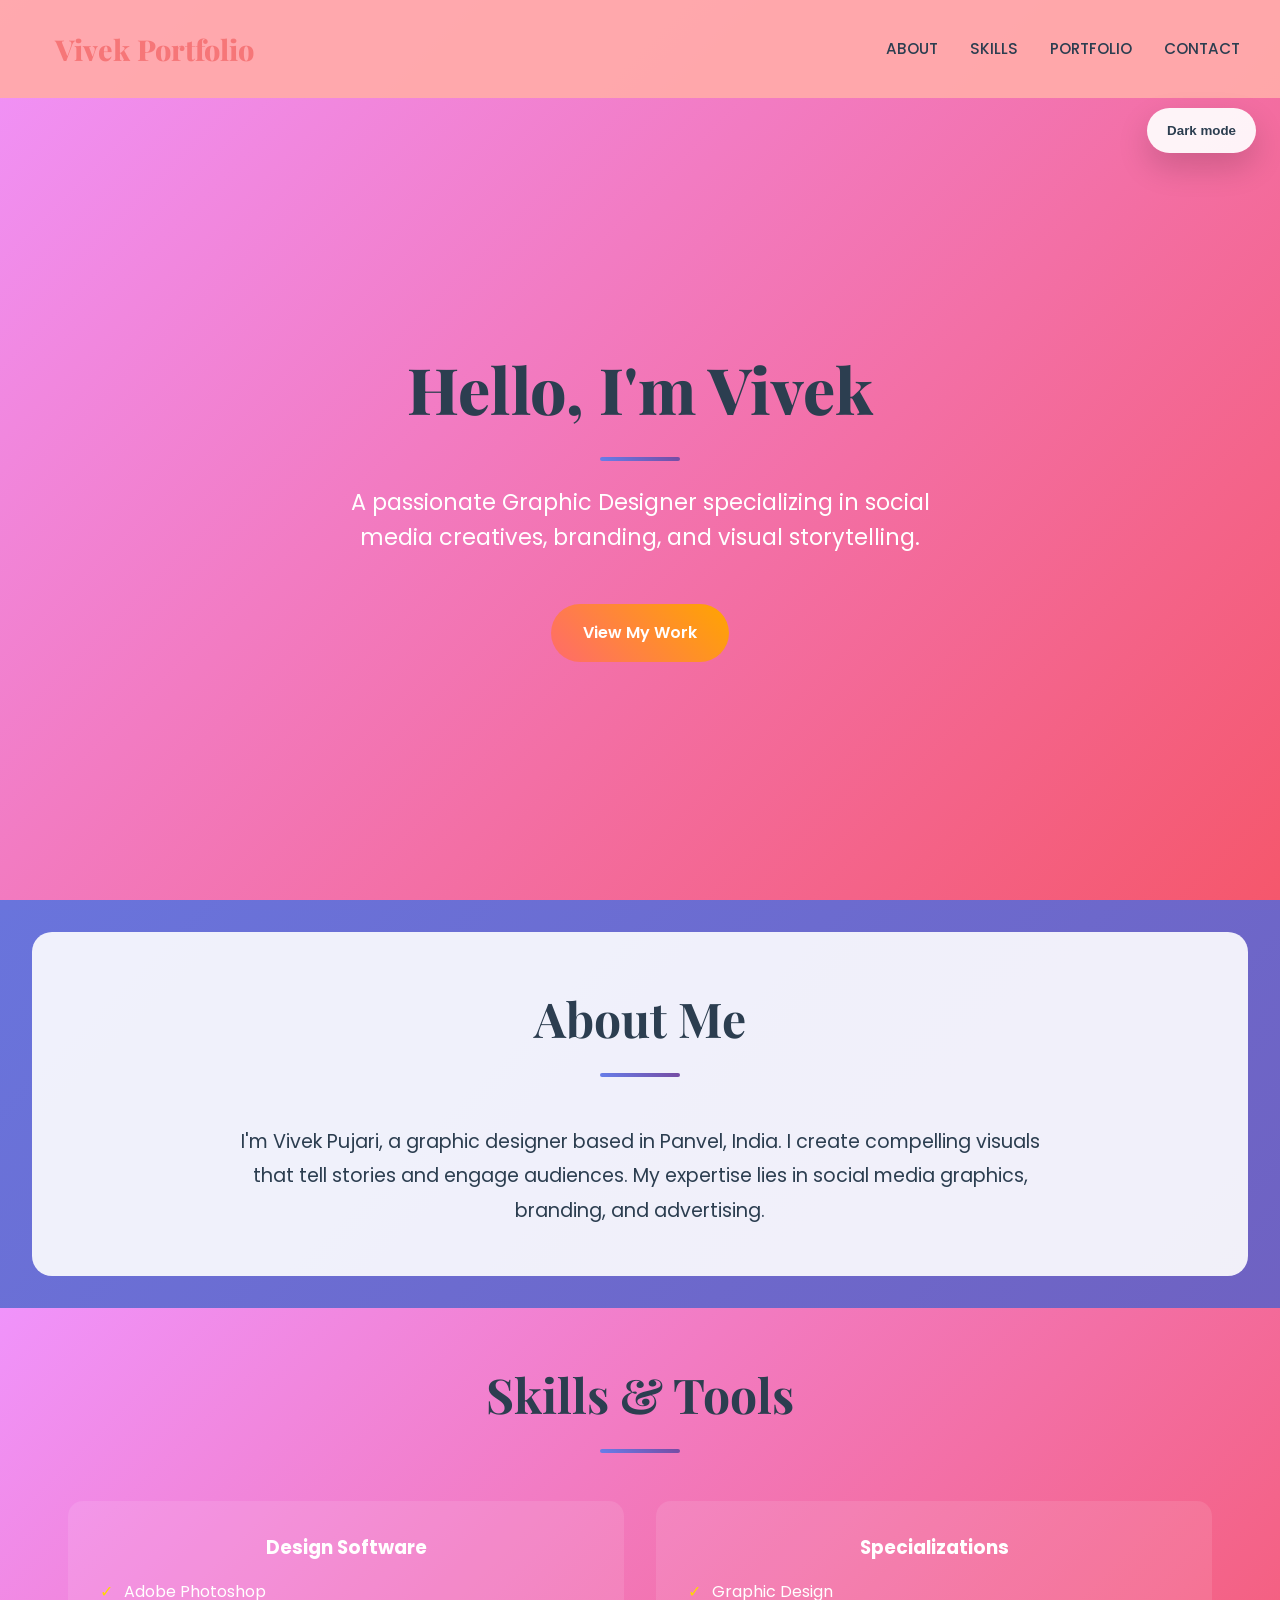
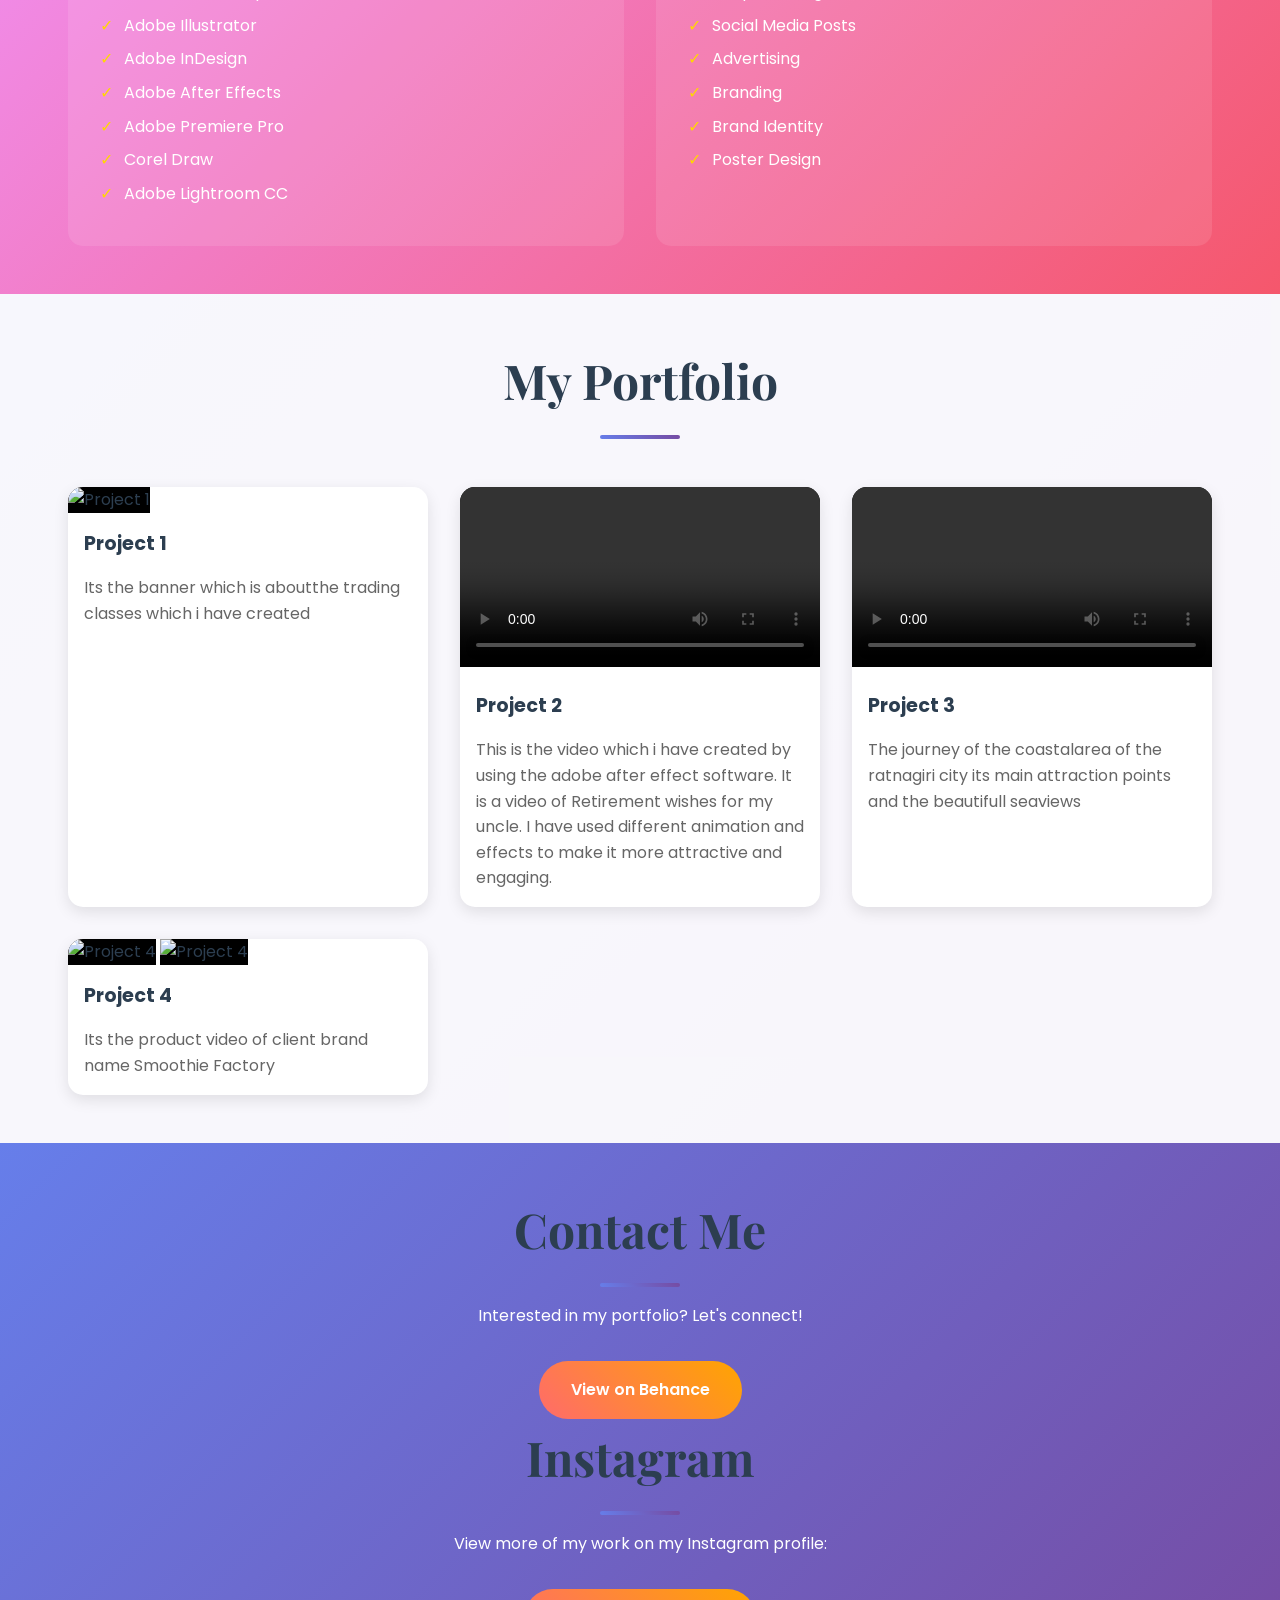
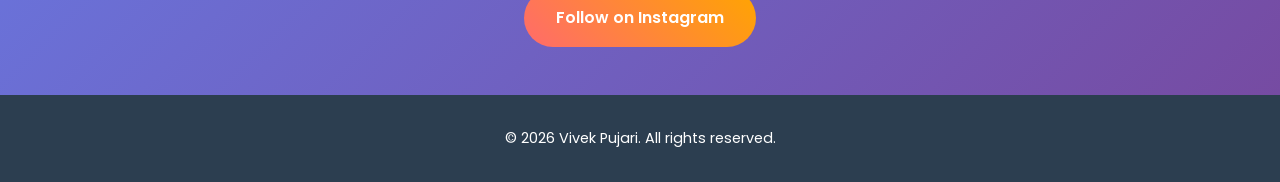
==== index.html @ cf4e723a "Update site branding to Vivek Portfolio" ====
<!DOCTYPE html>
<html lang="en">
<head>
    <meta charset="UTF-8">
    <meta name="viewport" content="width=device-width, initial-scale=1.0">
    <title>Vivek Pujari Portfolio</title>
    <link rel="stylesheet" href="style.css">
</head>
<body>
    <div class="background-animation" aria-hidden="true">
        <span></span>
        <span></span>
        <span></span>
        <span></span>
        <span></span>
        <span></span>
        <span></span>
        <span></span>
        <span></span>
        <span></span>
        <span></span>
        <span></span>
    </div>
    <header>
        <nav>
            <div class="container">
                <h1>Vivek Portfolio</h1>
                <button class="hamburger">
                    <span></span>
                    <span></span>
                    <span></span>
                </button>
                <ul class="nav-menu">
                    <li><a href="#about">About</a></li>
                    <li><a href="#skills">Skills</a></li>
                    <li><a href="#portfolio">Portfolio</a></li>
                    <li><a href="#contact">Contact</a></li>
                </ul>
            </div>
        </nav>
    </header>

    <section id="hero">
        <div class="container">
            <h2>Hello, I'm Vivek</h2>
            <p>A passionate Graphic Designer specializing in social media creatives, branding, and visual storytelling.</p>
            <a href="#portfolio" class="btn">View My Work</a>
        </div>
    </section>

    <section id="about">
        <div class="container">
            <h2>About Me</h2>
            <p>I'm Vivek Pujari, a graphic designer based in Panvel, India. I create compelling visuals that tell stories and engage audiences. My expertise lies in social media graphics, branding, and advertising.</p>
        </div>
    </section>

    <section id="skills">
        <div class="container">
            <h2>Skills & Tools</h2>
            <div class="skills-grid">
                <div class="skill">
                    <h3>Design Software</h3>
                    <ul>
                        <li>Adobe Photoshop</li>
                        <li>Adobe Illustrator</li>
                        <li>Adobe InDesign</li>
                        <li>Adobe After Effects</li>
                        <li>Adobe Premiere Pro</li>
                        <li>Corel Draw</li>
                        <li>Adobe Lightroom CC</li>
                    </ul>
                </div>
                <div class="skill">
                    <h3>Specializations</h3>
                    <ul>
                        <li>Graphic Design</li>
                        <li>Social Media Posts</li>
                        <li>Advertising</li>
                        <li>Branding</li>
                        <li>Brand Identity</li>
                        <li>Poster Design</li>
                    </ul>
                </div>
            </div>
        </div>
    </section>

    <section id="portfolio">
        <div class="container">
            <h2>My Portfolio</h2>
            <div class="portfolio-grid">
                <div class="project">
                    <img src="https://image2url.com/r2/default/images/1775052108639-7fe1507d-9833-4345-8158-33149b875ada.jpeg" alt="Project 1">
                    <h3>Project 1</h3>
                    <p>Its the banner which is aboutthe trading classes which i have created</p>
                </div>
                <div class="project">
                    <video controls width="100%">
                        <source src="https://pub-1407f82391df4ab1951418d04be76914.r2.dev/uploads/525f02c0-0112-4c88-8903-cd759d3277e4.mp4" type="video/mp4">
                    </video>
                    <h3>Project 2</h3>
                    <p>This is the video which i have created by using the adobe after effect software. It is a video of Retirement wishes for my uncle. I have used different animation and effects to make it more attractive and engaging.  
                    </p>
                </div>
                <div class="project">
                    <video controls width="100%">
                        <source src="https://pub-1407f82391df4ab1951418d04be76914.r2.dev/uploads/deaaebb6-fcba-4660-95e8-91c89a6144dc.mp4"type="video/mp4">
                    </video>
                    <h3>Project 3</h3>
                    <p>The journey of the coastalarea of the ratnagiri city its main attraction points and the beautifull seaviews</p>
                </div>
                <div class="project">
                    <img src="https://cdn.imageurlgenerator.com/uploads/e6580eb8-a27c-4662-92b9-4f0885b2ffef.mp4" alt="Project 4">
                    <img src="https://cdn.imageurlgenerator.com/uploads/eae53256-bad2-420d-9d82-c914bfc6beb9.mp4" alt="Project 4">
                    <h3>Project 4</h3>
                    <p>Its the product video of client brand name Smoothie Factory</p>
                </div>
            </div>
        </div>
    </section>

    <section id="contact">
        <div class="container">
            <h2>Contact Me</h2>
            <p>Interested in my portfolio? Let's connect!</p>
            <a href="https://www.behance.net/vivekpujari3" class="btn">View on Behance</a>
            <h2>Instagram</h2>
            <p>View more of my work on my Instagram profile:</p>
            <a href="https://www.instagram.com/viveekx.11?utm_source=ig_web_button_share_sheet&igsh=ZDNlZDc0MzIxNw==" class="btn">Follow on Instagram</a>
        </div>
    </section>

    <footer>
        <div class="container">
            <p>&copy; 2026 Vivek Pujari. All rights reserved.</p>
        </div>
    </footer>

    <script src="script.js"></script>
</body>
</html>
---- style.css ----
/* Simplified CSS for Vivek Portfolio - Compatible Version */

@import url('https://fonts.googleapis.com/css2?family=Poppins:wght@300;400;500;600;700;800&family=Playfair+Display:wght@400;700&display=swap');

* {
    margin: 0;
    padding: 0;
    box-sizing: border-box;
}

body {
    font-family: 'Poppins', sans-serif;
    line-height: 1.6;
    color: #2c3e50;
    background: linear-gradient(135deg, #667eea, #764ba2);
    min-height: 100vh;
    overflow-x: hidden;
}

.background-animation {
    position: fixed;
    inset: 0;
    z-index: -1;
    pointer-events: none;
    overflow: hidden;
    perspective: 1200px;
}

.background-animation span {
    position: absolute;
    display: block;
    width: 120px;
    height: 120px;
    background: rgba(255, 255, 255, 0.08);
    border: 1px solid rgba(255, 255, 255, 0.18);
    border-radius: 24px;
    box-shadow: 0 20px 80px rgba(255, 255, 255, 0.08);
    animation: float 18s ease-in-out infinite;
    transform-style: preserve-3d;
}

.background-animation span:nth-child(1)  { left: 8%;  top: 14%;  animation-delay: -1s;  transform: translateZ(50px); }
.background-animation span:nth-child(2)  { left: 72%; top: 6%;   animation-delay: -3s;  transform: translateZ(140px); }
.background-animation span:nth-child(3)  { left: 20%; top: 70%;  animation-delay: -5s;  transform: translateZ(90px); }
.background-animation span:nth-child(4)  { left: 85%; top: 42%;  animation-delay: -7s;  transform: translateZ(60px); }
.background-animation span:nth-child(5)  { left: 55%; top: 20%;  animation-delay: -9s;  transform: translateZ(120px); }
.background-animation span:nth-child(6)  { left: 12%; top: 50%;  animation-delay: -11s; transform: translateZ(180px); }
.background-animation span:nth-child(7)  { left: 40%; top: 88%;  animation-delay: -13s; transform: translateZ(40px); }
.background-animation span:nth-child(8)  { left: 90%; top: 74%;  animation-delay: -15s; transform: translateZ(130px); }
.background-animation span:nth-child(9)  { left: 28%; top: 28%;  animation-delay: -2s;  transform: translateZ(100px); }
.background-animation span:nth-child(10) { left: 62%; top: 56%;  animation-delay: -4s;  transform: translateZ(80px); }
.background-animation span:nth-child(11) { left: 46%; top: 10%;  animation-delay: -6s;  transform: translateZ(160px); }
.background-animation span:nth-child(12) { left: 75%; top: 88%;  animation-delay: -8s;  transform: translateZ(30px); }

@keyframes float {
    0% {
        transform: translate3d(0, 0, 0) rotateX(0deg) rotateY(0deg);
        opacity: 0.85;
    }
    50% {
        transform: translate3d(-18px, -90px, 24px) rotateX(22deg) rotateY(20deg);
        opacity: 0.5;
    }
    100% {
        transform: translate3d(14px, 76px, -12px) rotateX(0deg) rotateY(45deg);
        opacity: 0.85;
    }
}

.container {
    max-width: 1200px;
    margin: 0 auto;
    padding: 0 20px;
}


header {
    background: rgba(255, 170, 170, 0.95);
    position: fixed;
    width: 100%;
    top: 0;
    z-index: 1000;
}

nav .container {
    display: flex;
    justify-content: space-between;
    align-items: center;
    padding: 1rem 0;
}

nav h1 {
    color: rgba(241, 93, 93, 0.666);
    font-weight: 800;
    font-size: 1.8rem;
    background: url("https://cdn.corenexis.com/files/c/3929749720.jpg") center/cover no-repeat;
    background-attachment: fixed;
    padding: 10px 15px;
    border-radius: 10px;
    font-family: 'Playfair Display', serif;
}

.hamburger {
    display: none;
    flex-direction: column;
    cursor: pointer;
    background: none;
    border: none;
    padding: 0.5rem;
}

.hamburger span {
    width: 25px;
    height: 3px;
    background: #2c3e50;
    margin: 3px 0;
    transition: 0.3s;
}

.nav-menu {
    display: flex;
    list-style: none;
    gap: 2rem;
}

.nav-menu li a {
    text-decoration: none;
    color: #2c3e50;
    font-weight: 500;
    transition: all 0.3s ease;
    text-transform: uppercase;
    font-size: 0.95rem;
}

.nav-menu li a:hover {
    color: #667eea;
    transform: translateY(-2px);
}

/* Hero */
#hero {
    background: linear-gradient(135deg, #f093fb, #f5576c);
    color: white;
    padding: 200px 0 100px;
    text-align: center;
    min-height: 100vh;
    display: flex;
    align-items: center;
}

#hero h2 {
    font-size: 4rem;
    margin-bottom: 1.5rem;
    font-weight: 800;
    font-family: 'Playfair Display', serif;
}

#hero p {
    font-size: 1.4rem;
    margin-bottom: 3rem;
    max-width: 600px;
    margin-left: auto;
    margin-right: auto;
}

.btn {
    display: inline-block;
    background: linear-gradient(45deg, #ff6b6b, #ffa500);
    color: white;
    padding: 1rem 2rem;
    text-decoration: none;
    border-radius: 50px;
    font-weight: 600;
    transition: all 0.3s ease;
}

.btn:hover {
    transform: translateY(-3px);
    box-shadow: 0 8px 25px rgba(255, 107, 107, 0.4);
}

/* Sections */
section {
    padding: 100px 0;
}

section h2 {
    text-align: center;
    margin-bottom: 3rem;
    font-size: 3rem;
    color: #2c3e50;
    font-weight: 700;
    font-family: 'Playfair Display', serif;
}

section h2::after {
    content: '';
    display: block;
    width: 80px;
    height: 4px;
    background: linear-gradient(45deg, #667eea, #764ba2);
    margin: 1rem auto;
    border-radius: 2px;
}


#about {
    background: rgba(255, 255, 255, 0.9);
    margin: 2rem;
    border-radius: 20px;
    padding: 3rem;
}

#about p {
    text-align: center;
    max-width: 800px;
    margin: 0 auto;
    font-size: 1.2rem;
    line-height: 1.8;
}

#skills {
    background: linear-gradient(135deg, #f093fb, #f5576c);
    color: white;
    padding: 3rem;
}

.skills-grid {
    display: grid;
    grid-template-columns: repeat(auto-fit, minmax(300px, 1fr));
    gap: 2rem;
    max-width: 1200px;
    margin: 0 auto;
}

.skill {
    background: rgba(255, 255, 255, 0.1);
    padding: 2rem;
    border-radius: 15px;
    transition: all 0.3s ease;
}

.skill:hover {
    transform: translateY(-10px);
    background: rgba(255, 255, 255, 0.2);
}

.skill h3 {
    text-align: center;
    margin-bottom: 1rem;
}

.skill ul {
    list-style: none;
}

.skill li {
    margin-bottom: 0.5rem;
    padding-left: 1.5rem;
    position: relative;
}

.skill li:before {
    content: '✓';
    position: absolute;
    left: 0;
    color: #ffd700;
}

/* Portfolio */
#portfolio {
    background: rgba(255, 255, 255, 0.95);
    padding: 3rem;
}

.portfolio-grid {
    display: grid;
    grid-template-columns: repeat(auto-fit, minmax(300px, 1fr));
    gap: 2rem;
    max-width: 1200px;
    margin: 0 auto;
}

.project {
    background: white;
    border-radius: 15px;
    overflow: hidden;
    box-shadow: 0 5px 15px rgba(0,0,0,0.1);
    transition: all 0.3s ease;
}

.project:hover {
    transform: translateY(-10px);
    box-shadow: 0 15px 30px rgba(0,0,0,0.2);
}

.project img, .project video {
    width: 100%;
    max-height: 400px;
    height: auto;
    object-fit: contain;
    background: #000;
}

.project h3 {
    padding: 1rem;
    font-size: 1.2rem;
}

.project p {
    padding: 0 1rem 1rem;
    color: #666;
}

/* Contact */
#contact {
    background: linear-gradient(135deg, #667eea, #764ba2);
    color: white;
    text-align: center;
    padding: 3rem;
}

#contact h2 {
    margin-bottom: 1rem;
}

#contact p {
    margin-bottom: 2rem;
}

/* Footer */
footer {
    background: #2c3e50;
    color: white;
    text-align: center;
    padding: 2rem 0;
}

footer p {
    font-size: 0.9rem;
}

/* Mobile */
@media (max-width: 768px) {
    #hero h2 {
        font-size: 2.5rem;
    }

    section h2 {
        font-size: 2rem;
    }

    .skills-grid, .portfolio-grid {
        grid-template-columns: 1fr;
    }

    .hamburger {
        display: flex;
    }

    .nav-menu {
        position: fixed;
        top: 0;
        right: -100%;
        width: 250px;
        height: 100vh;
        background: rgba(255, 255, 255, 0.95);
        flex-direction: column;
        justify-content: center;
        align-items: center;
        gap: 2rem;
        transition: right 0.3s ease;
        z-index: 1000;
        padding: 2rem;
        box-shadow: -5px 0 15px rgba(0,0,0,0.1);
    }

    .nav-menu.active {
        right: 0;
    }

    .nav-menu li {
        width: 100%;
        text-align: center;
    }

    .nav-menu li a {
        display: block;
        padding: 1rem;
        font-size: 1.2rem;
        color: #2c3e50;
    }

    .hamburger.active span:nth-child(1) {
        transform: rotate(-45deg) translate(-5px, 6px);
    }

    .hamburger.active span:nth-child(2) {
        opacity: 0;
    }

    .hamburger.active span:nth-child(3) {
        transform: rotate(45deg) translate(-5px, -6px);
    }
}

nav a.active {
    color: #ff6b6b;
    font-weight: 700;
}

.section-hidden {
    opacity: 0;
    transform: translateY(30px);
    transition: opacity 0.7s ease, transform 0.7s ease;
}

.section-hidden.visible {
    opacity: 1;
    transform: translateY(0);
}

.back-to-top {
    position: fixed;
    bottom: 24px;
    right: 24px;
    border: none;
    border-radius: 50px;
    padding: 0.9rem 1rem;
    background: #667eea;
    color: white;
    font-weight: 700;
    cursor: pointer;
    box-shadow: 0 14px 32px rgba(0, 0, 0, 0.2);
    opacity: 0;
    transform: translateY(24px);
    transition: opacity 0.3s ease, transform 0.3s ease;
    z-index: 1200;
}

.back-to-top.show {
    opacity: 1;
    transform: translateY(0);
}

.project-modal {
    position: fixed;
    inset: 0;
    background: rgba(0, 0, 0, 0.75);
    display: flex;
    align-items: center;
    justify-content: center;
    padding: 1.5rem;
    opacity: 0;
    visibility: hidden;
    transition: opacity 0.25s ease, visibility 0.25s ease;
    z-index: 2000;
}

.project-modal.show {
    opacity: 1;
    visibility: visible;
}

.project-modal-content {
    background: white;
    border-radius: 22px;
    width: 100%;
    max-width: 900px;
    max-height: 90vh;
    overflow-y: auto;
    position: relative;
    padding: 1.8rem;
}

.project-modal-close {
    position: absolute;
    top: 16px;
    right: 16px;
    width: 42px;
    height: 42px;
    border-radius: 50%;
    border: none;
    background: #ff6b6b;
    color: white;
    font-size: 1.4rem;
    cursor: pointer;
    box-shadow: 0 8px 20px rgba(0, 0, 0, 0.2);
}

.project-modal-content img,
.project-modal-content video {
    width: 100%;
    height: auto;
    border-radius: 16px;
    margin-bottom: 1.25rem;
    background: #000;
}

.project-modal-content h3 {
    margin-top: 0;
    margin-bottom: 1rem;
    font-size: 2rem;
}

.project-modal-content p {
    color: #4b5563;
    line-height: 1.8;
    font-size: 1rem;
}

.theme-toggle {
    position: fixed;
    top: 108px;
    right: 24px;
    border: none;
    padding: 0.95rem 1.25rem;
    border-radius: 50px;
    background: rgba(255, 255, 255, 0.92);
    color: #2c3e50;
    font-weight: 700;
    cursor: pointer;
    box-shadow: 0 14px 32px rgba(0, 0, 0, 0.16);
    z-index: 1200;
    transition: background 0.3s ease, color 0.3s ease;
}

.theme-toggle:hover {
    background: rgba(255, 255, 255, 1);
}

.dark-theme body {
    background: #0f172a;
    color: #e2e8f0;
}

.dark-theme header {
    background: rgba(15, 23, 42, 0.95);
}

.dark-theme #about,
.dark-theme #portfolio,
.dark-theme #contact {
    background: rgba(15, 23, 42, 0.9);
}

.dark-theme .project {
    background: #111827;
    box-shadow: 0 12px 30px rgba(0, 0, 0, 0.35);
}

.dark-theme .project p,
.dark-theme .skill h3,
.dark-theme .skill li,
.dark-theme section h2,
.dark-theme #about p {
    color: #e2e8f0;
}

.dark-theme .theme-toggle {
    background: rgba(15, 23, 42, 0.95);
    color: #f8fafc;
}

.dark-theme .hamburger span {
    background: #e2e8f0;
}

.dark-theme .nav-menu {
    background: rgba(15, 23, 42, 0.95);
}

.dark-theme .nav-menu li a {
    color: #e2e8f0;
}
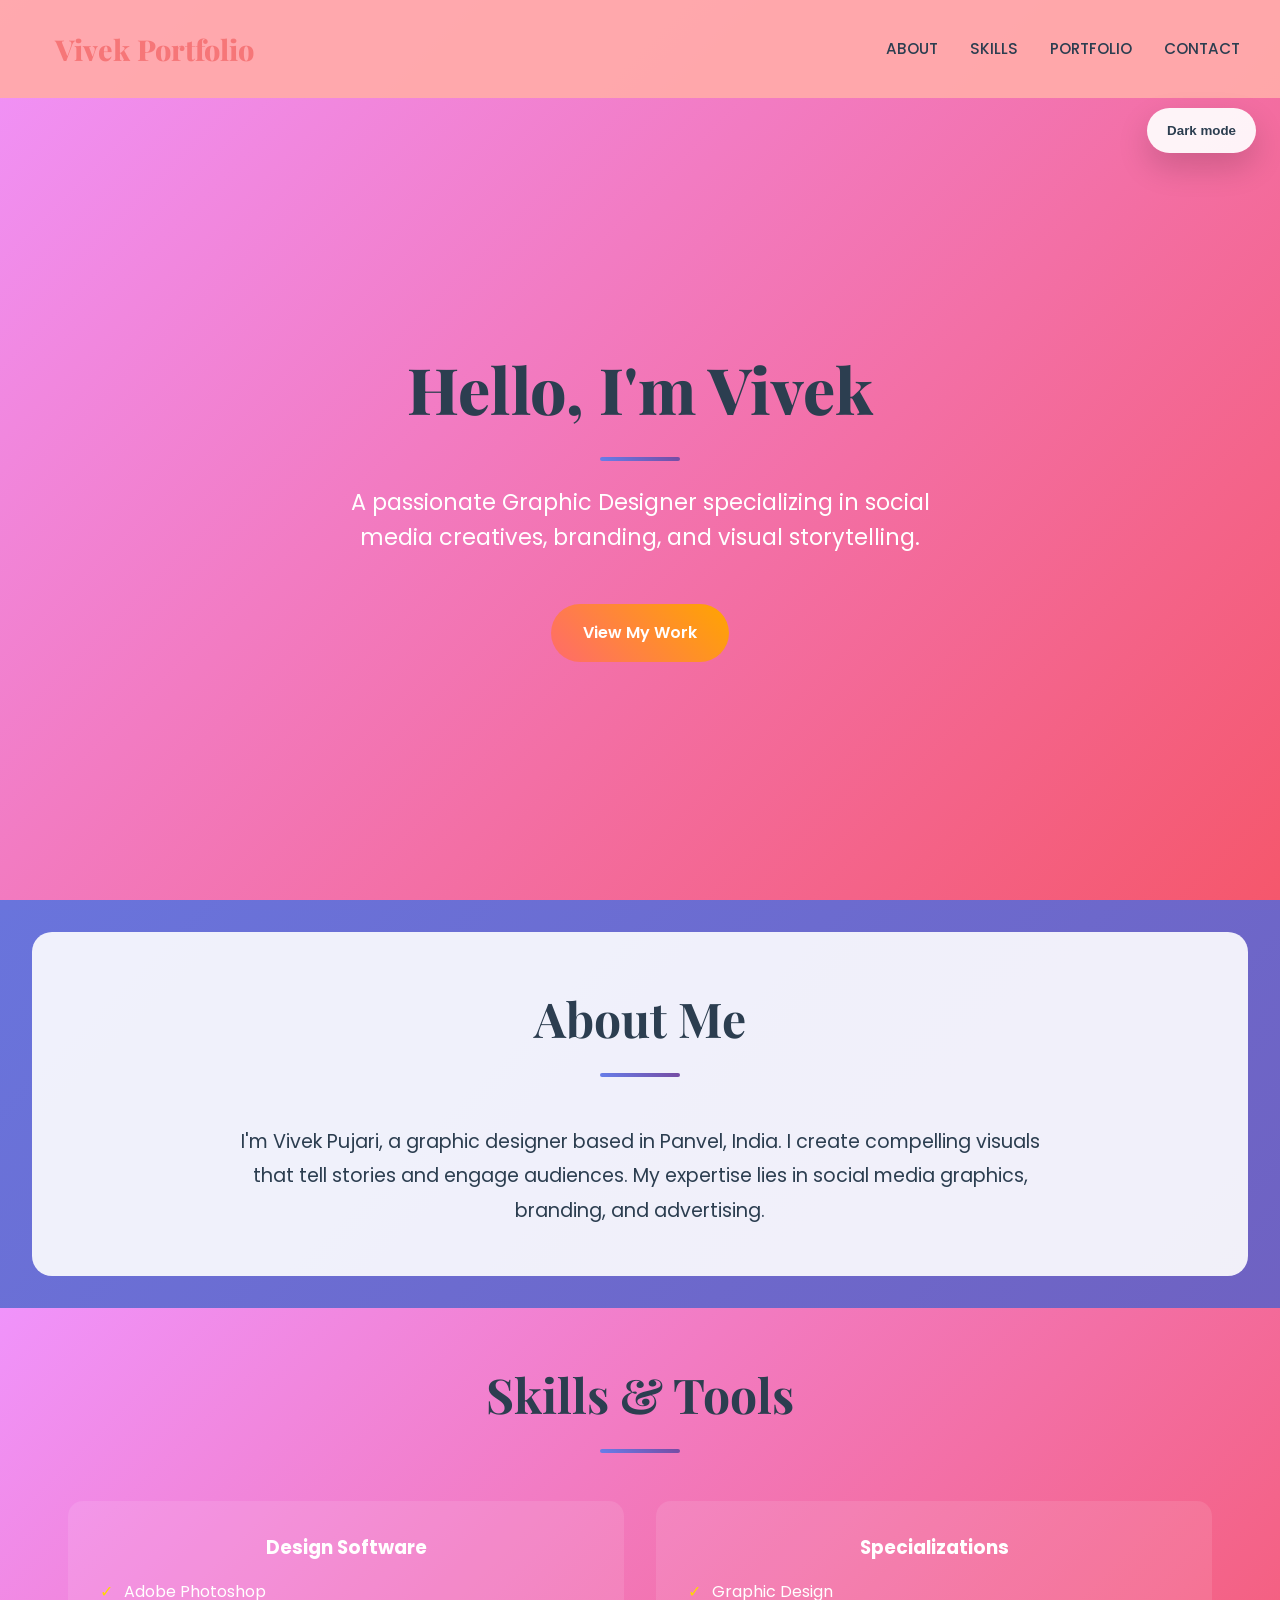
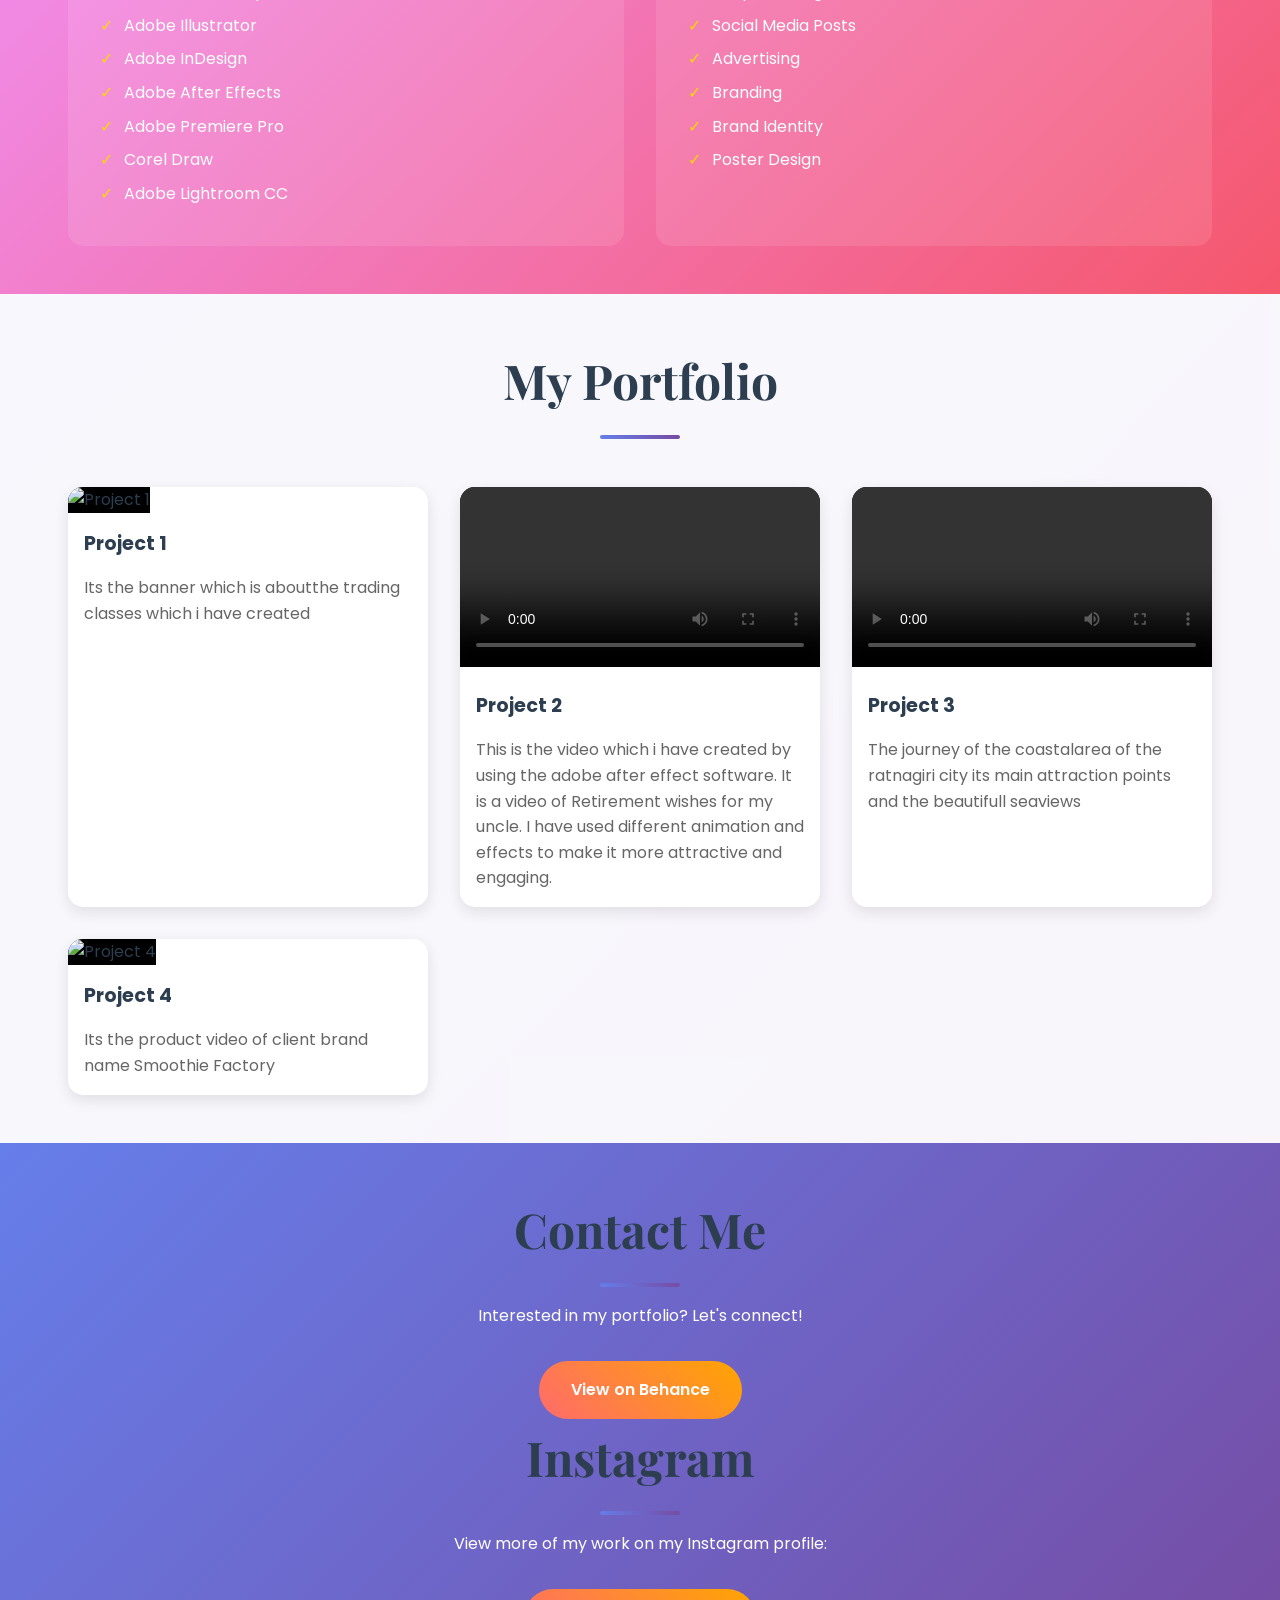
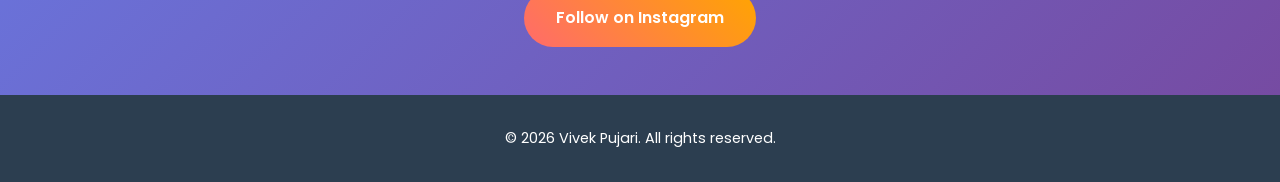
==== commit 59dac631: "Commit remaining site update" ====
--- a/index.html
+++ b/index.html
@@ -112,7 +112,6 @@
                 </div>
                 <div class="project">
                     <img src="https://cdn.imageurlgenerator.com/uploads/e6580eb8-a27c-4662-92b9-4f0885b2ffef.mp4" alt="Project 4">
-                    <img src="https://cdn.imageurlgenerator.com/uploads/eae53256-bad2-420d-9d82-c914bfc6beb9.mp4" alt="Project 4">
                     <h3>Project 4</h3>
                     <p>Its the product video of client brand name Smoothie Factory</p>
                 </div>
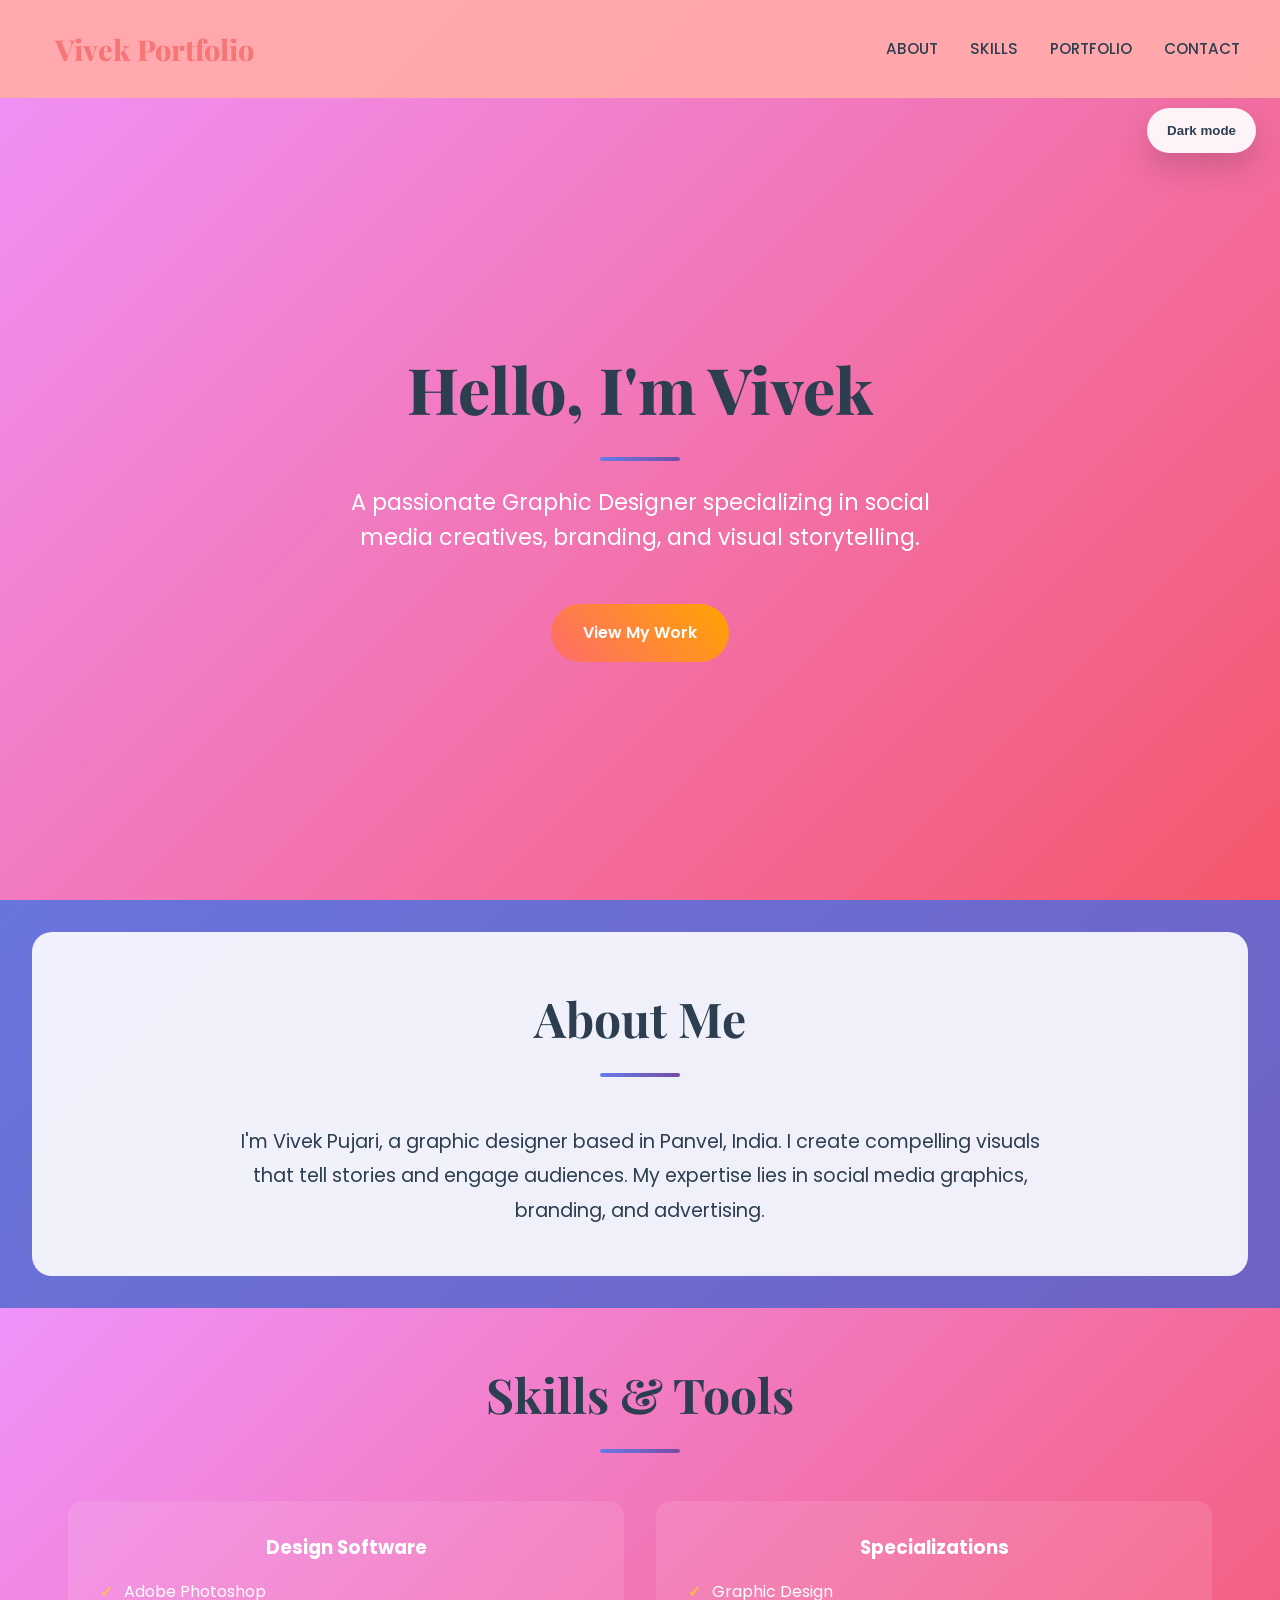
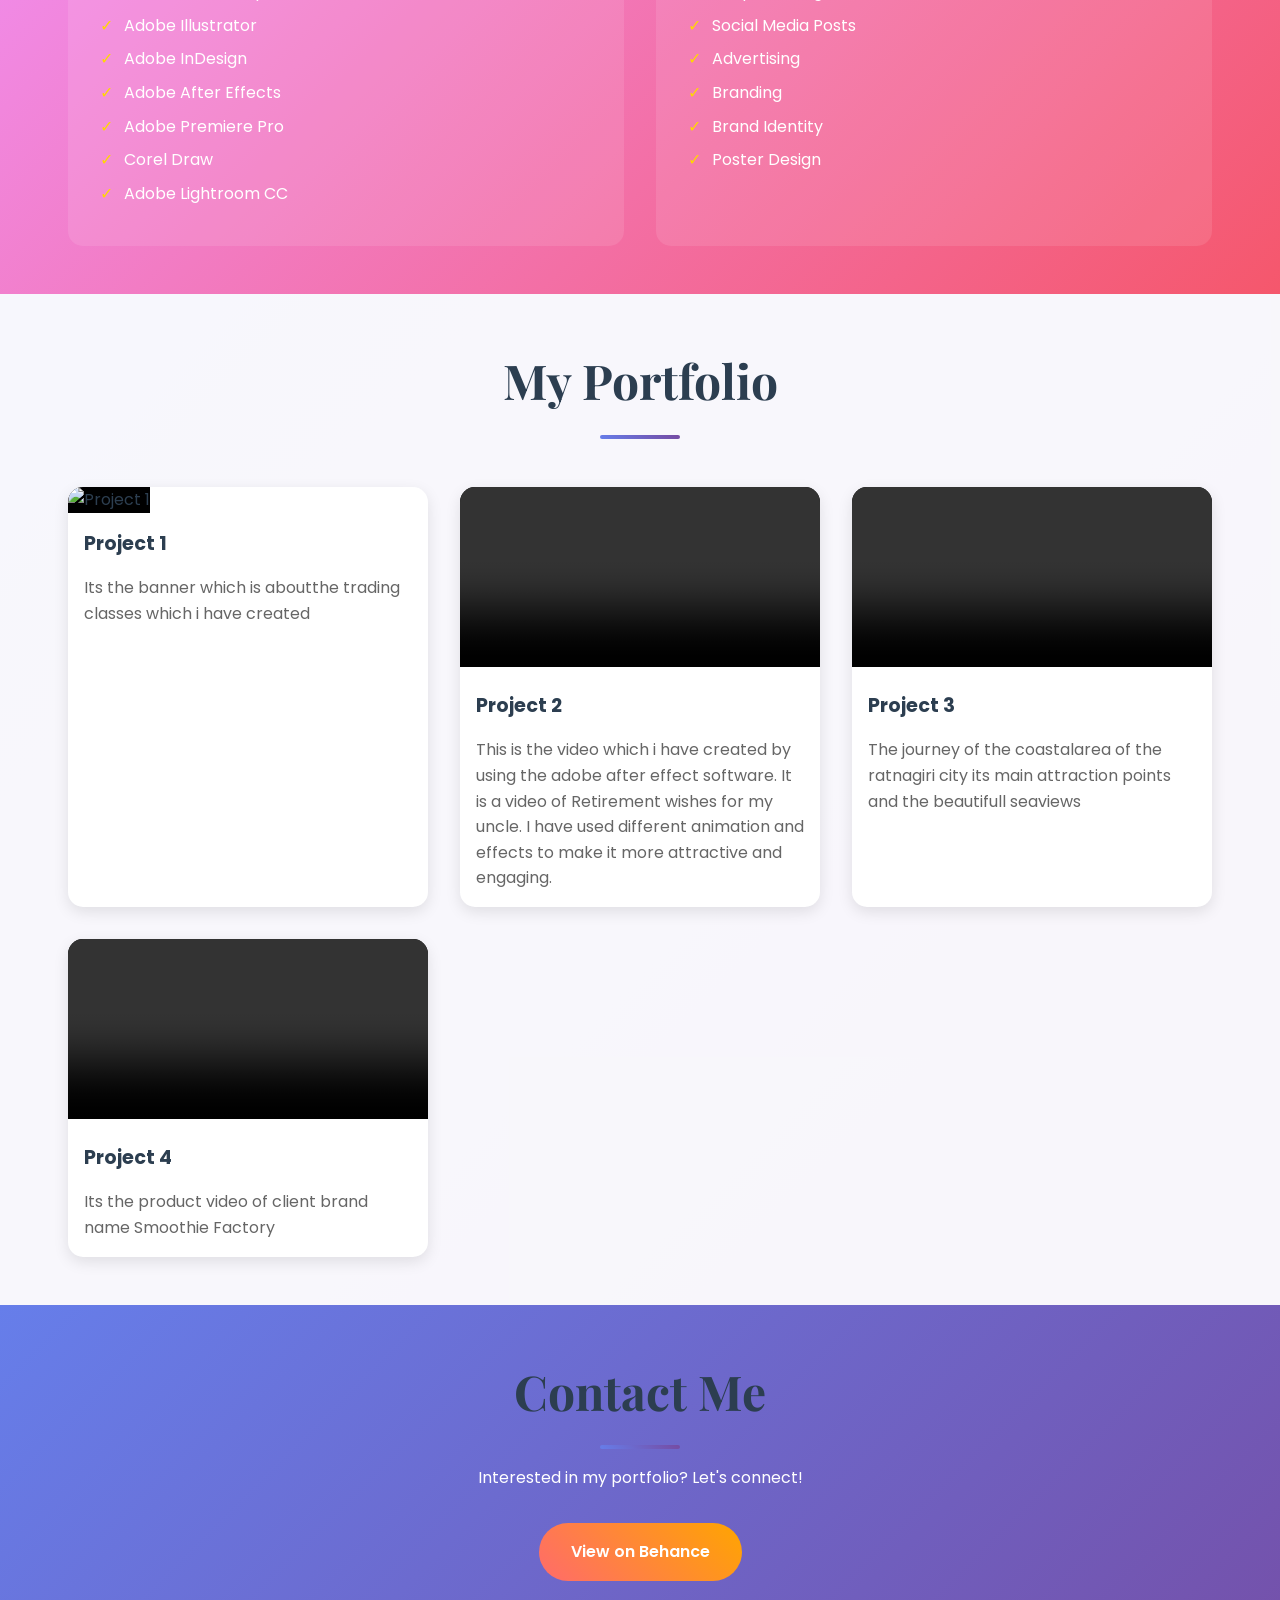
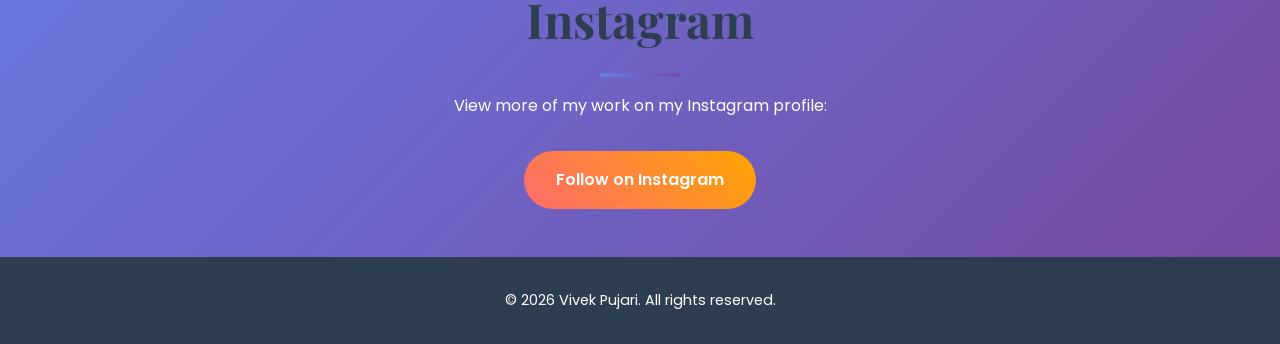
==== commit 0bd60fa8: "Fix Project 4 video display" ====
--- a/index.html
+++ b/index.html
@@ -111,7 +111,10 @@
                     <p>The journey of the coastalarea of the ratnagiri city its main attraction points and the beautifull seaviews</p>
                 </div>
                 <div class="project">
-                    <img src="https://cdn.imageurlgenerator.com/uploads/e6580eb8-a27c-4662-92b9-4f0885b2ffef.mp4" alt="Project 4">
+                    <video controls width="100%">
+                        <source src="https://cdn.imageurlgenerator.com/uploads/e6580eb8-a27c-4662-92b9-4f0885b2ffef.mp4" type="video/mp4">
+                        Your browser does not support the video tag.
+                    </video>
                     <h3>Project 4</h3>
                     <p>Its the product video of client brand name Smoothie Factory</p>
                 </div>
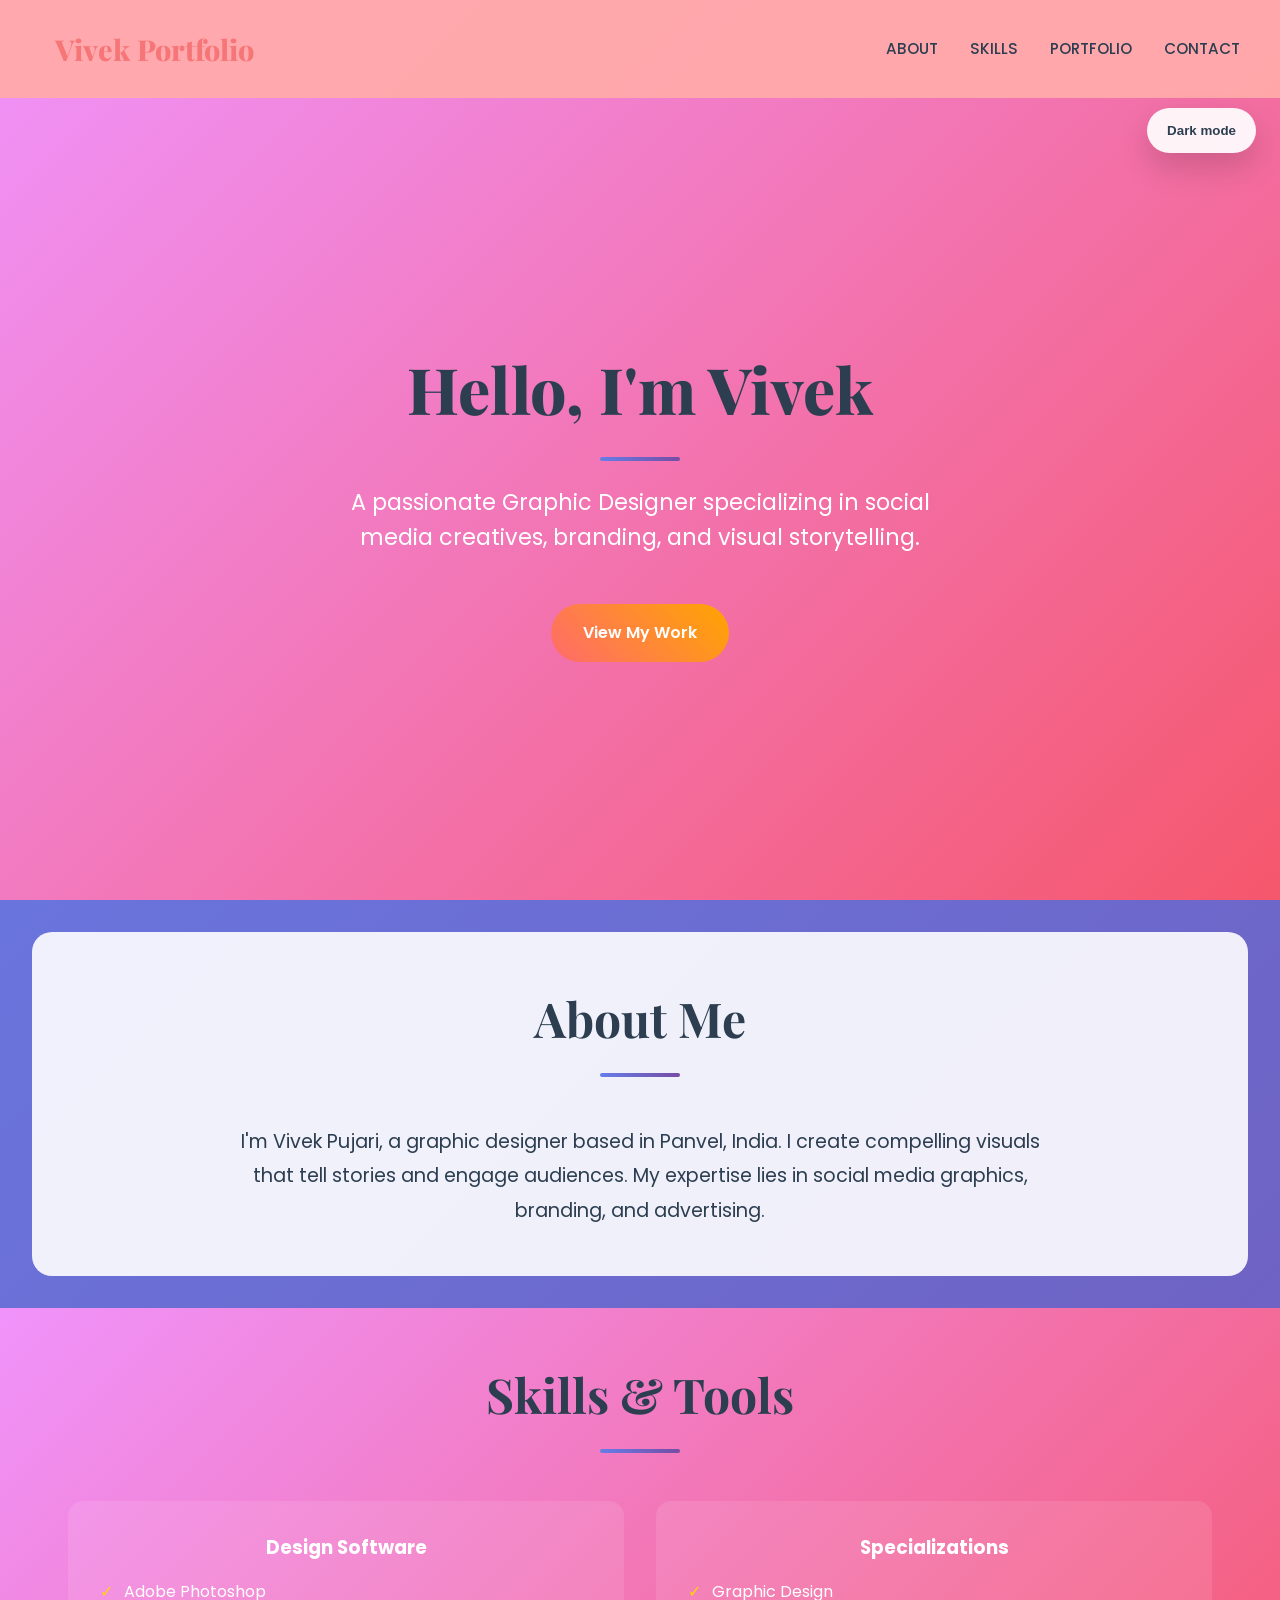
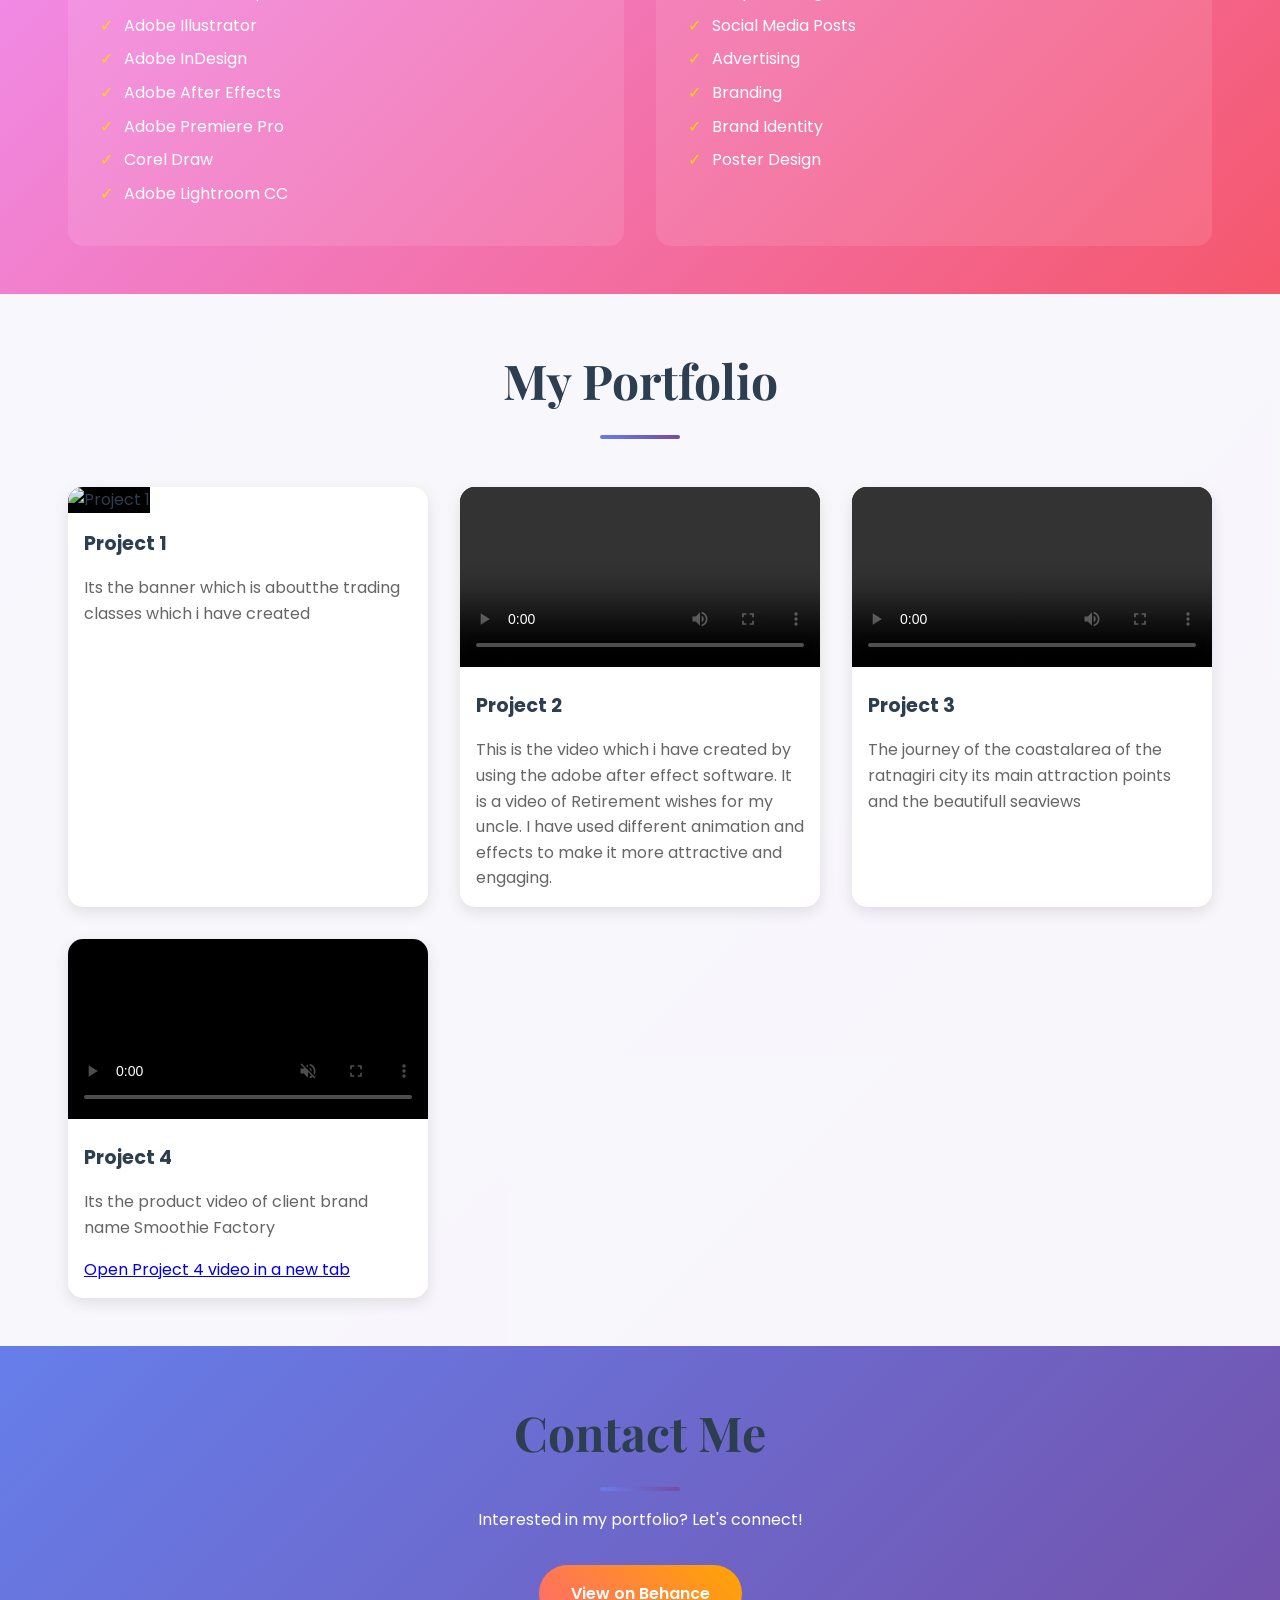
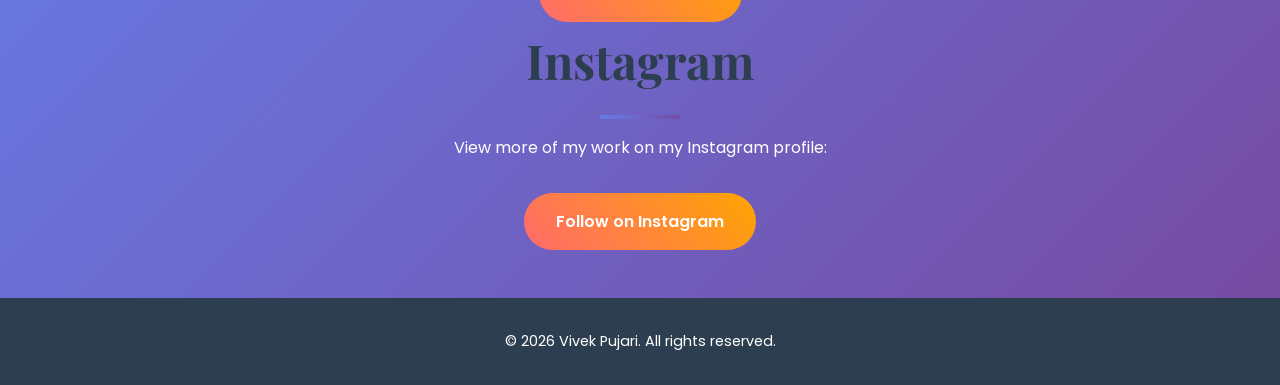
==== commit 33f05666: "Improve Project 4 video playback fallback" ====
--- a/index.html
+++ b/index.html
@@ -111,12 +111,13 @@
                     <p>The journey of the coastalarea of the ratnagiri city its main attraction points and the beautifull seaviews</p>
                 </div>
                 <div class="project">
-                    <video controls width="100%">
+                    <video controls width="100%" playsinline muted preload="metadata" poster="https://via.placeholder.com/640x360/000000/ffffff?text=Smoothie+Factory+Video">
                         <source src="https://cdn.imageurlgenerator.com/uploads/e6580eb8-a27c-4662-92b9-4f0885b2ffef.mp4" type="video/mp4">
                         Your browser does not support the video tag.
                     </video>
                     <h3>Project 4</h3>
                     <p>Its the product video of client brand name Smoothie Factory</p>
+                    <p><a href="https://cdn.imageurlgenerator.com/uploads/e6580eb8-a27c-4662-92b9-4f0885b2ffef.mp4" target="_blank" rel="noopener">Open Project 4 video in a new tab</a></p>
                 </div>
             </div>
         </div>
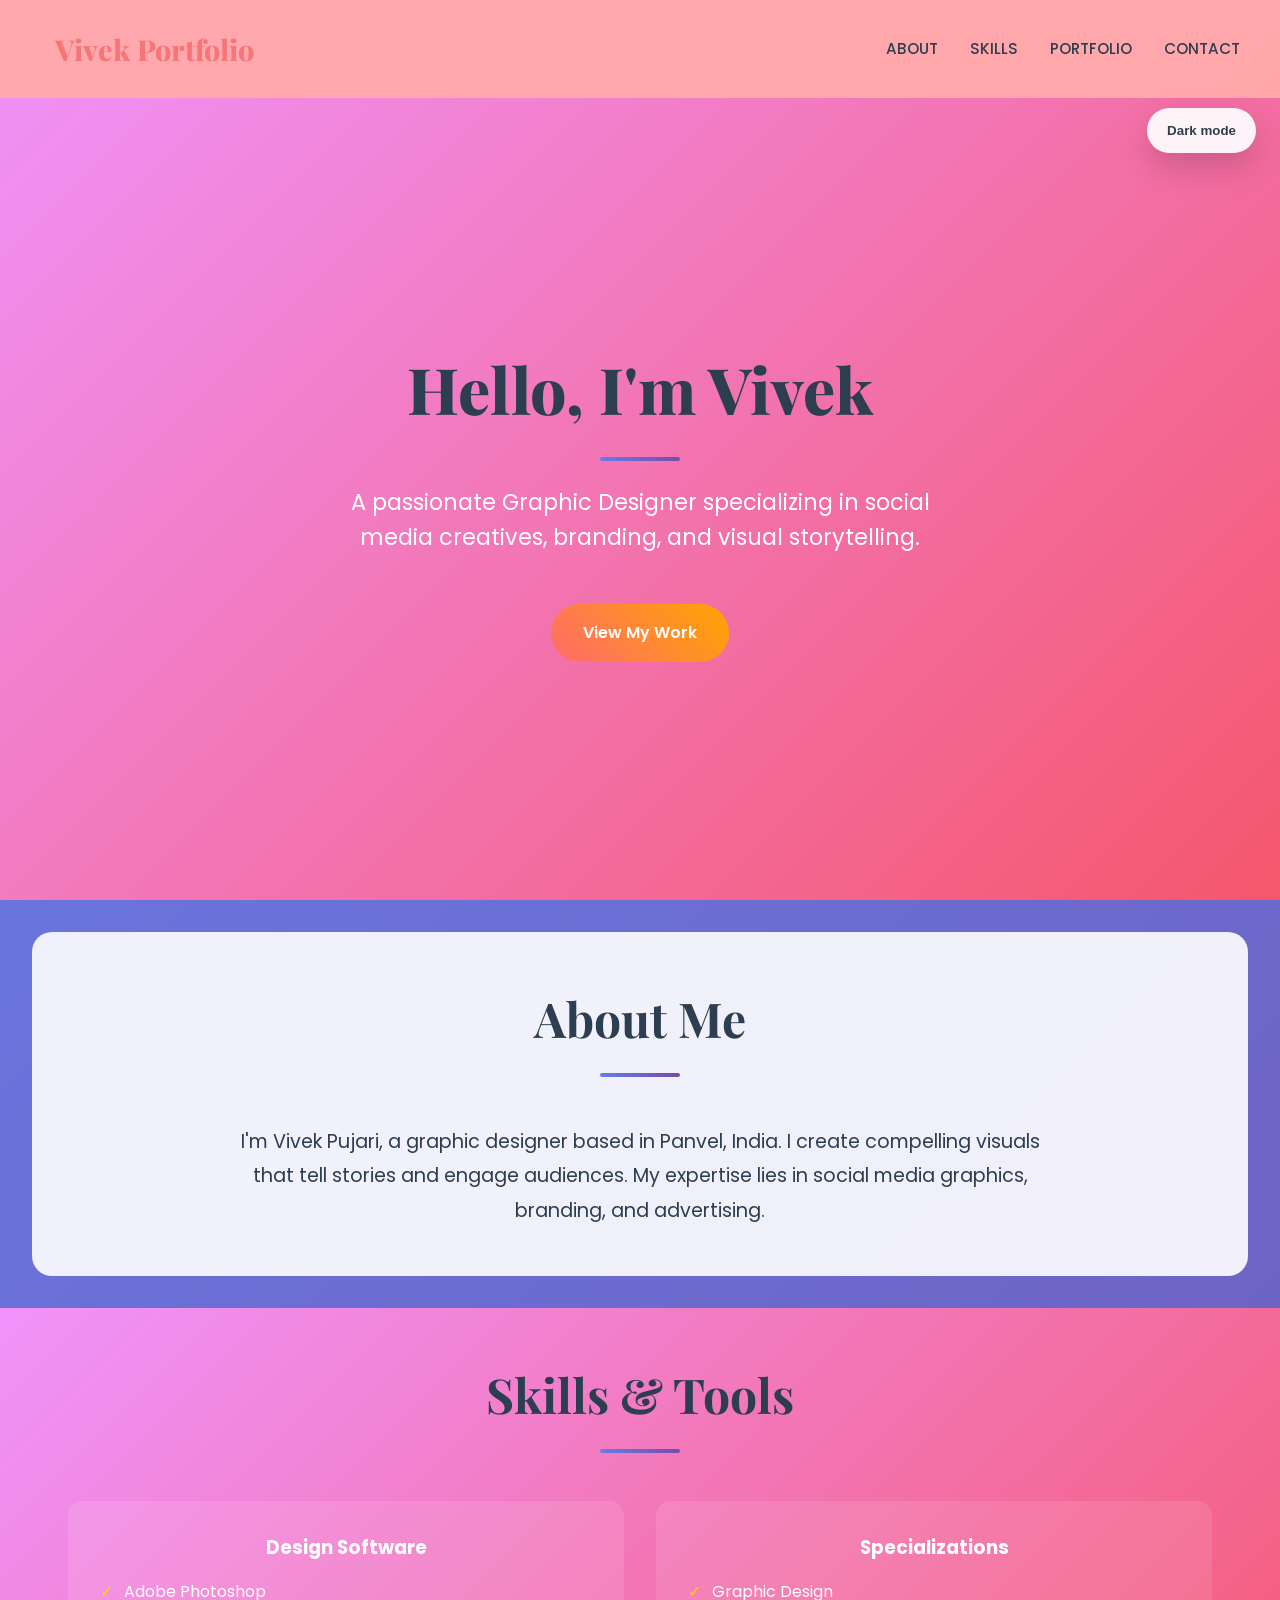
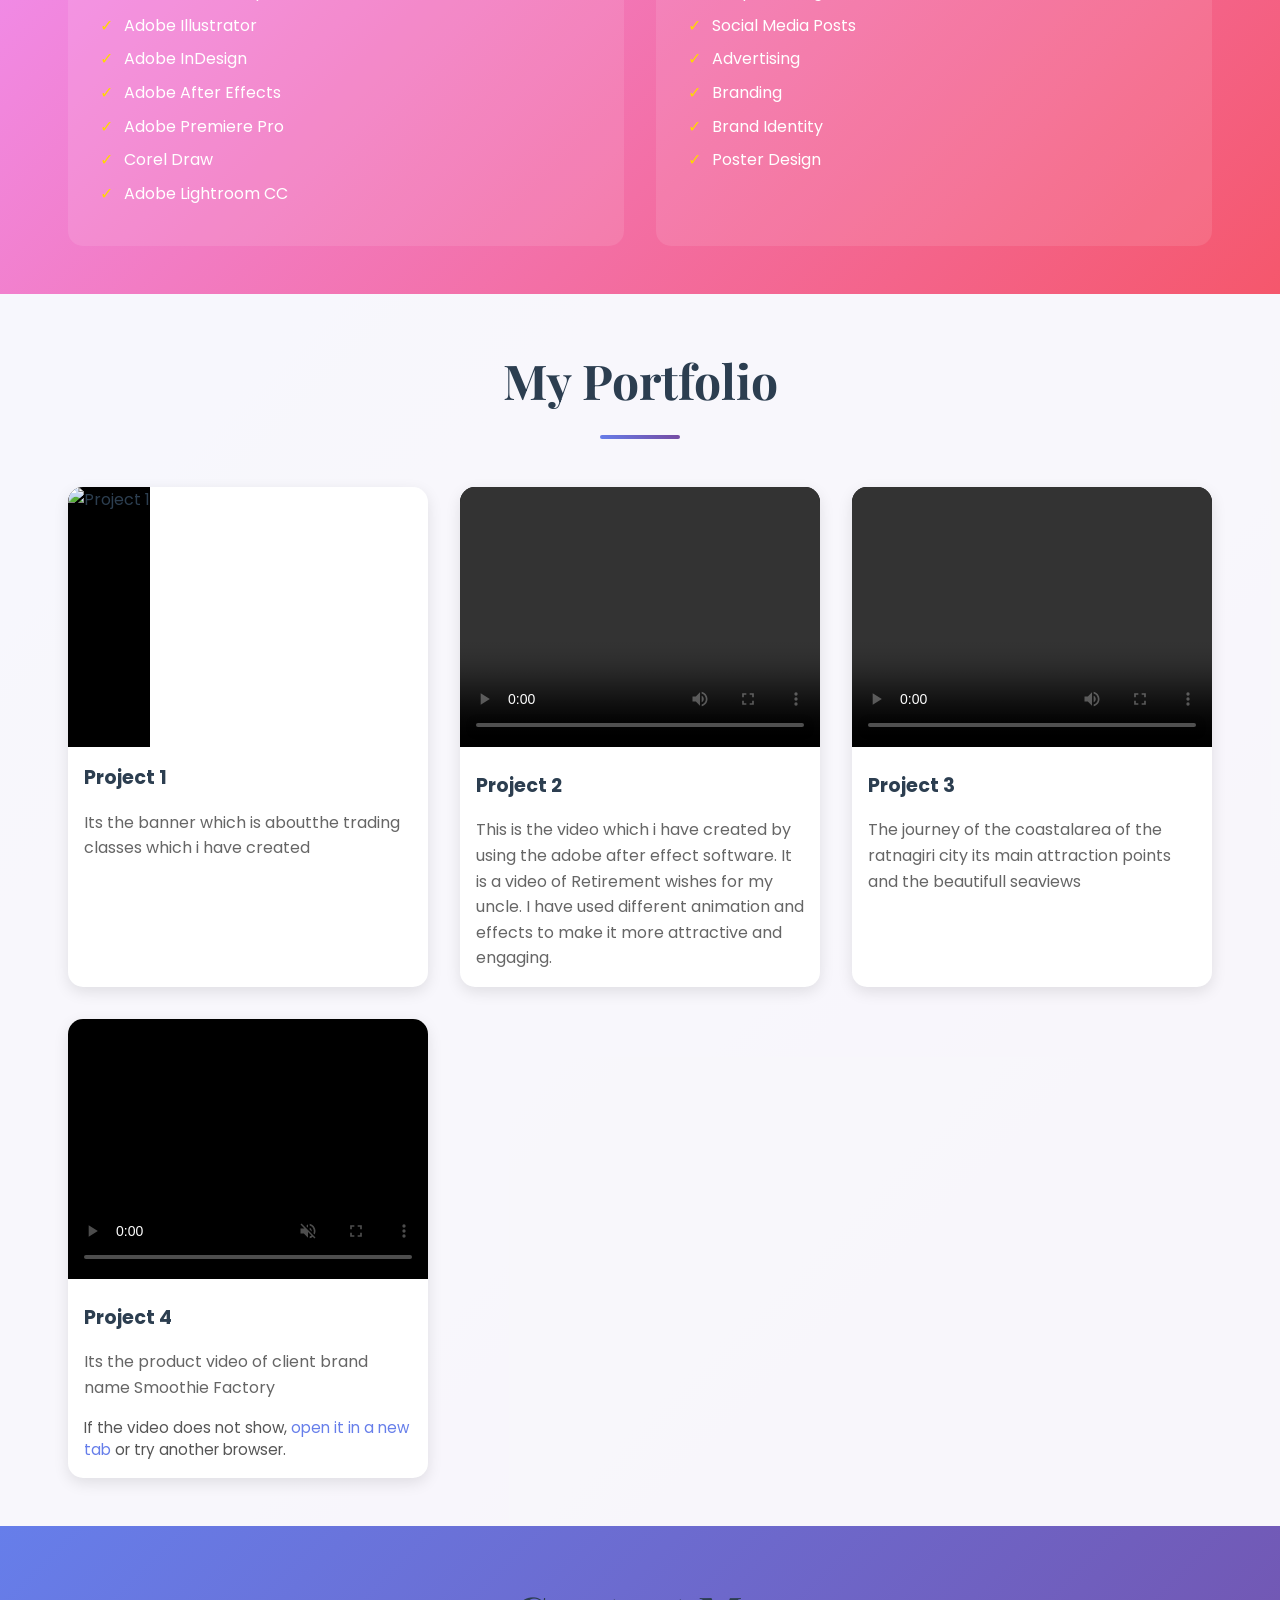
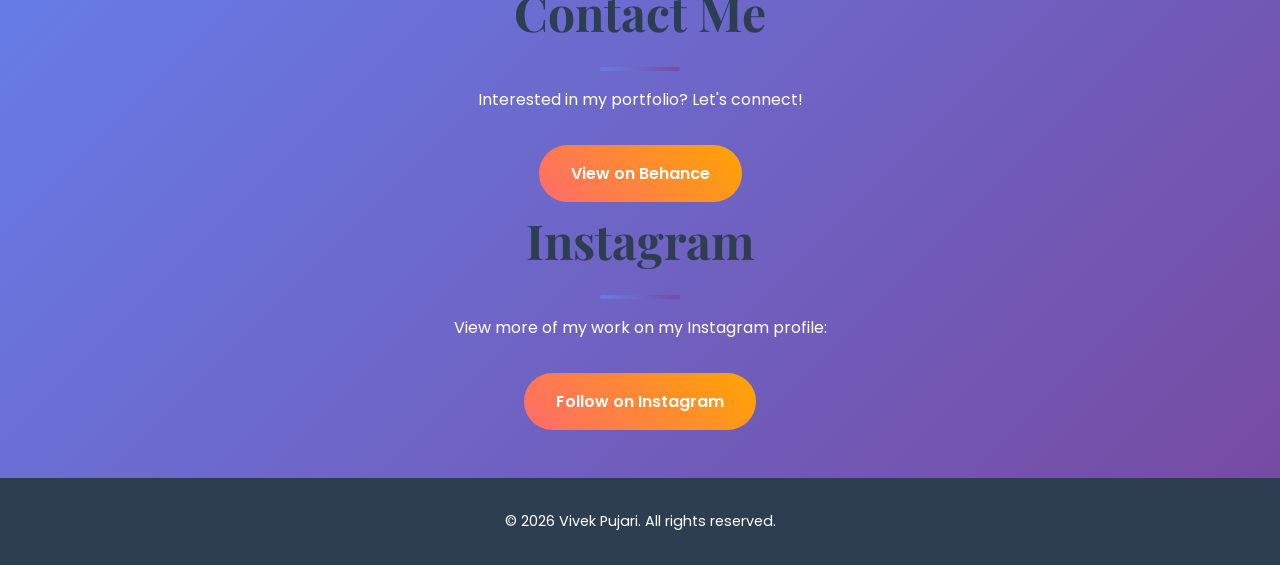
==== commit 046e4350: "Improve background animation visibility and fix Project 4 video display" ====
--- a/index.html
+++ b/index.html
@@ -111,13 +111,13 @@
                     <p>The journey of the coastalarea of the ratnagiri city its main attraction points and the beautifull seaviews</p>
                 </div>
                 <div class="project">
-                    <video controls width="100%" playsinline muted preload="metadata" poster="https://via.placeholder.com/640x360/000000/ffffff?text=Smoothie+Factory+Video">
+                    <video controls width="100%" height="260" playsinline muted preload="metadata" poster="https://via.placeholder.com/640x360/000000/ffffff?text=Smoothie+Factory+Video">
                         <source src="https://cdn.imageurlgenerator.com/uploads/e6580eb8-a27c-4662-92b9-4f0885b2ffef.mp4" type="video/mp4">
                         Your browser does not support the video tag.
                     </video>
                     <h3>Project 4</h3>
                     <p>Its the product video of client brand name Smoothie Factory</p>
-                    <p><a href="https://cdn.imageurlgenerator.com/uploads/e6580eb8-a27c-4662-92b9-4f0885b2ffef.mp4" target="_blank" rel="noopener">Open Project 4 video in a new tab</a></p>
+                    <p class="video-fallback">If the video does not show, <a href="https://cdn.imageurlgenerator.com/uploads/e6580eb8-a27c-4662-92b9-4f0885b2ffef.mp4" target="_blank" rel="noopener">open it in a new tab</a> or try another browser.</p>
                 </div>
             </div>
         </div>
--- a/style.css
+++ b/style.css
@@ -24,19 +24,23 @@
     pointer-events: none;
     overflow: hidden;
     perspective: 1200px;
+    background: radial-gradient(circle at top left, rgba(255,255,255,0.08), transparent 30%),
+                radial-gradient(circle at bottom right, rgba(255,255,255,0.06), transparent 25%);
 }
 
 .background-animation span {
     position: absolute;
     display: block;
-    width: 120px;
-    height: 120px;
-    background: rgba(255, 255, 255, 0.08);
-    border: 1px solid rgba(255, 255, 255, 0.18);
-    border-radius: 24px;
-    box-shadow: 0 20px 80px rgba(255, 255, 255, 0.08);
-    animation: float 18s ease-in-out infinite;
+    width: 180px;
+    height: 180px;
+    background: rgba(255, 255, 255, 0.14);
+    border: 1px solid rgba(255, 255, 255, 0.22);
+    border-radius: 28px;
+    box-shadow: 0 40px 120px rgba(255, 255, 255, 0.18);
+    animation: float 22s ease-in-out infinite;
     transform-style: preserve-3d;
+    mix-blend-mode: screen;
+    filter: blur(1px);
 }
 
 .background-animation span:nth-child(1)  { left: 8%;  top: 14%;  animation-delay: -1s;  transform: translateZ(50px); }
@@ -55,15 +59,23 @@
 @keyframes float {
     0% {
         transform: translate3d(0, 0, 0) rotateX(0deg) rotateY(0deg);
-        opacity: 0.85;
+        opacity: 0.9;
+    }
+    25% {
+        transform: translate3d(-24px, -40px, 24px) rotateX(10deg) rotateY(18deg);
+        opacity: 0.7;
     }
     50% {
-        transform: translate3d(-18px, -90px, 24px) rotateX(22deg) rotateY(20deg);
-        opacity: 0.5;
+        transform: translate3d(-18px, -90px, 34px) rotateX(22deg) rotateY(20deg);
+        opacity: 0.55;
+    }
+    75% {
+        transform: translate3d(12px, 60px, -18px) rotateX(8deg) rotateY(30deg);
+        opacity: 0.75;
     }
     100% {
         transform: translate3d(14px, 76px, -12px) rotateX(0deg) rotateY(45deg);
-        opacity: 0.85;
+        opacity: 0.9;
     }
 }
 
@@ -296,10 +308,27 @@
 
 .project img, .project video {
     width: 100%;
-    max-height: 400px;
+    max-height: 420px;
+    min-height: 260px;
     height: auto;
     object-fit: contain;
     background: #000;
+}
+
+.project .video-fallback {
+    padding: 0 1rem 1rem;
+    font-size: 0.95rem;
+    line-height: 1.5;
+    color: #555;
+}
+
+.project .video-fallback a {
+    color: #667eea;
+    text-decoration: none;
+}
+
+.project .video-fallback a:hover {
+    text-decoration: underline;
 }
 
 .project h3 {
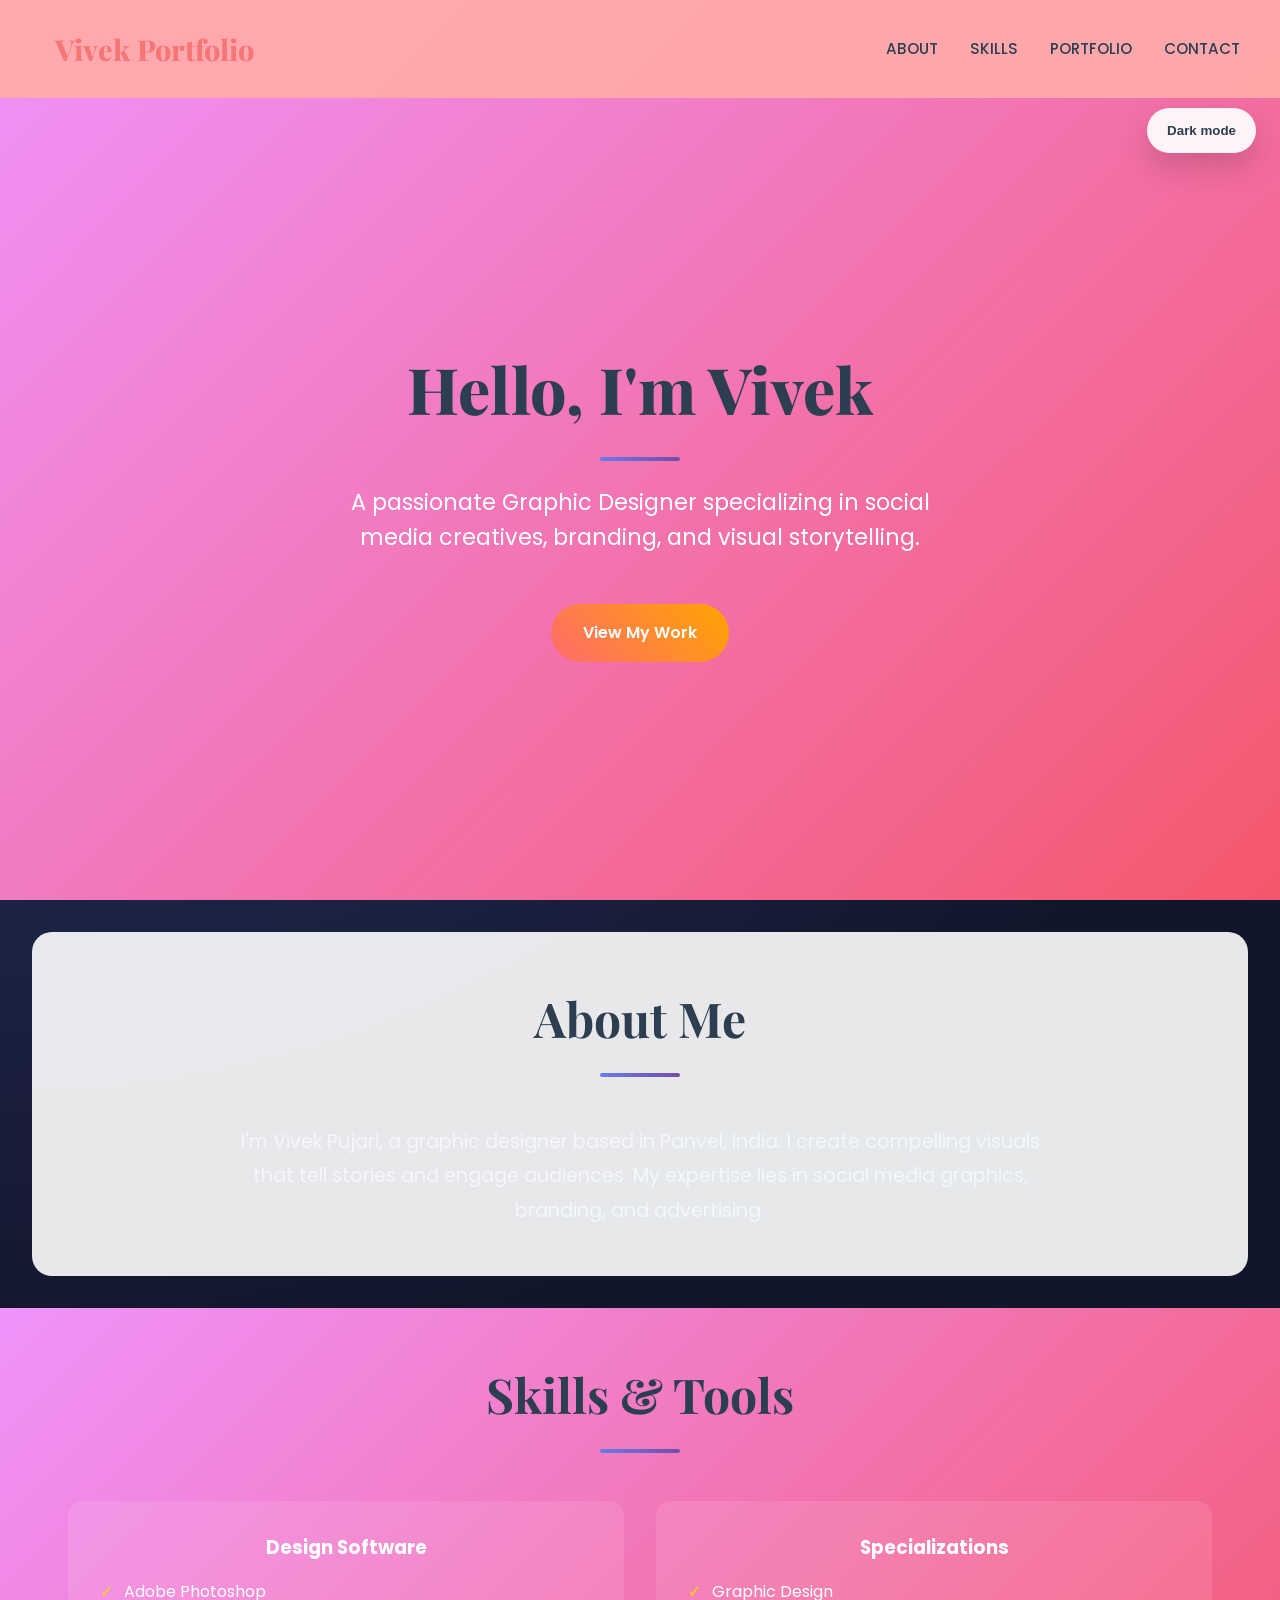
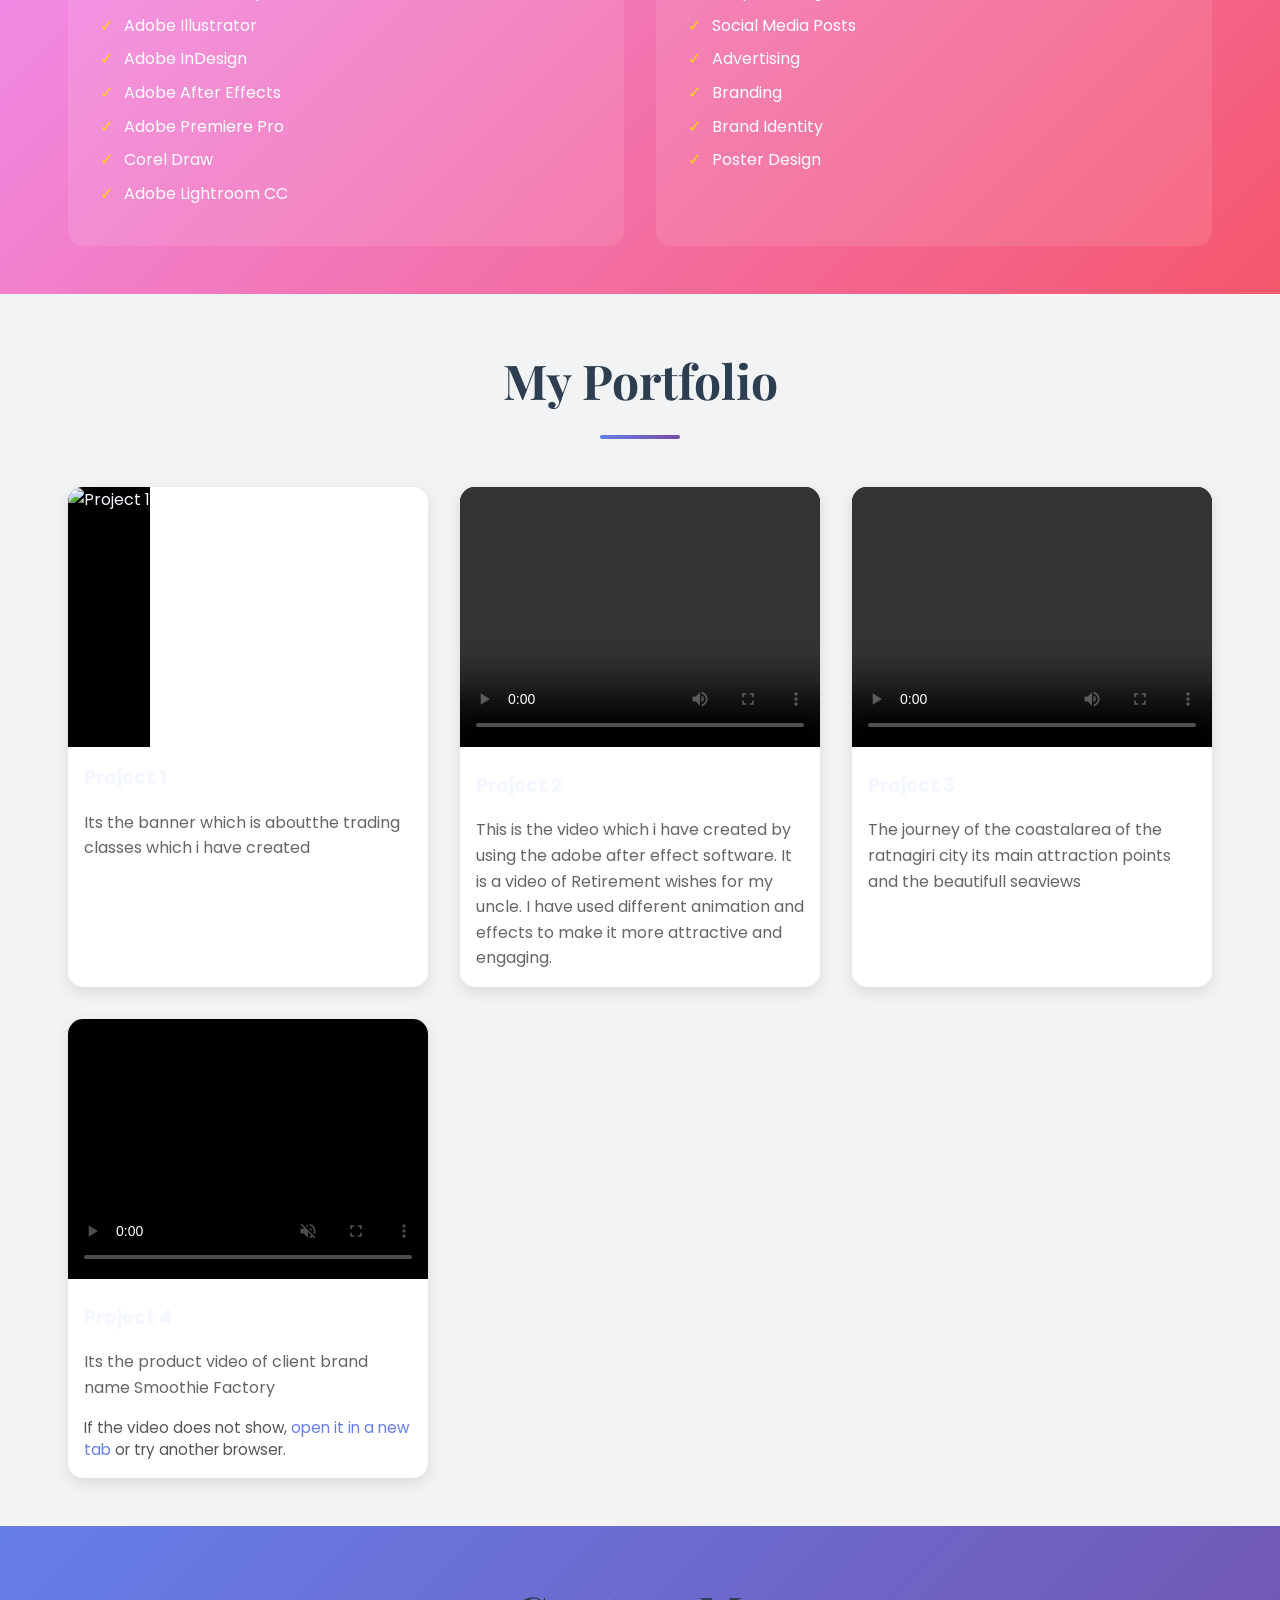
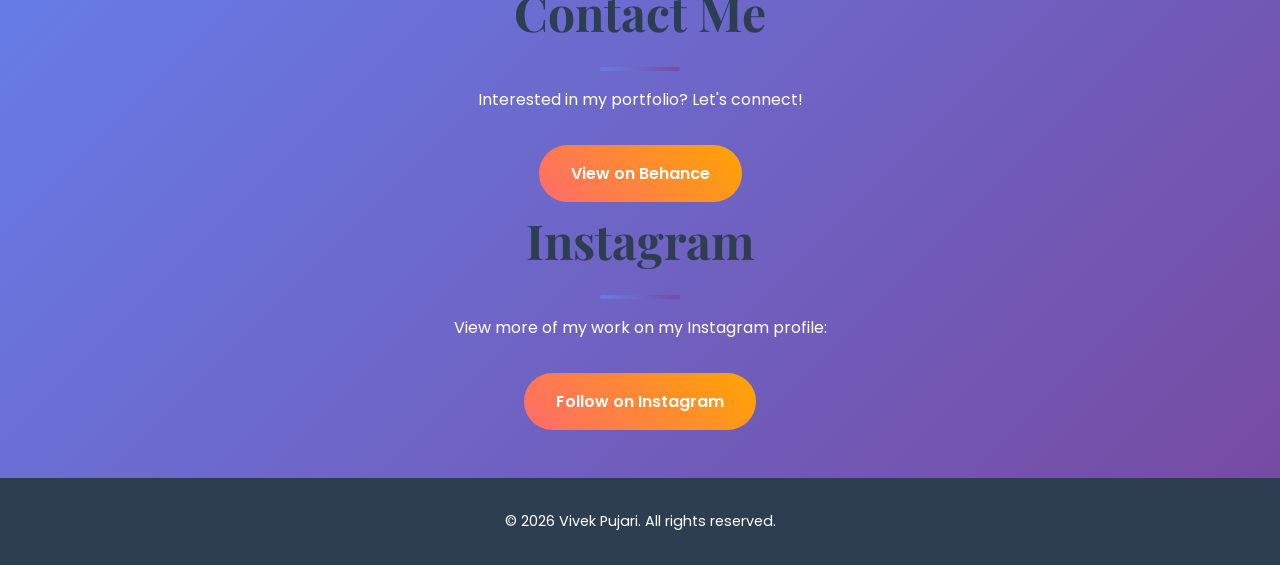
==== commit aac02e51: "Add high-performance interactive canvas background animation" ====
--- a/index.html
+++ b/index.html
@@ -7,20 +7,7 @@
     <link rel="stylesheet" href="style.css">
 </head>
 <body>
-    <div class="background-animation" aria-hidden="true">
-        <span></span>
-        <span></span>
-        <span></span>
-        <span></span>
-        <span></span>
-        <span></span>
-        <span></span>
-        <span></span>
-        <span></span>
-        <span></span>
-        <span></span>
-        <span></span>
-    </div>
+    <canvas id="background-canvas" aria-hidden="true"></canvas>
     <header>
         <nav>
             <div class="container">
--- a/style.css
+++ b/style.css
@@ -11,72 +11,20 @@
 body {
     font-family: 'Poppins', sans-serif;
     line-height: 1.6;
-    color: #2c3e50;
-    background: linear-gradient(135deg, #667eea, #764ba2);
+    color: #f4f7ff;
+    background: radial-gradient(circle at top left, #2d3b75, #12162b 35%, #0d1221 100%);
     min-height: 100vh;
     overflow-x: hidden;
 }
 
-.background-animation {
+#background-canvas {
     position: fixed;
     inset: 0;
     z-index: -1;
+    width: 100%;
+    height: 100%;
     pointer-events: none;
-    overflow: hidden;
-    perspective: 1200px;
-    background: radial-gradient(circle at top left, rgba(255,255,255,0.08), transparent 30%),
-                radial-gradient(circle at bottom right, rgba(255,255,255,0.06), transparent 25%);
-}
-
-.background-animation span {
-    position: absolute;
-    display: block;
-    width: 180px;
-    height: 180px;
-    background: rgba(255, 255, 255, 0.14);
-    border: 1px solid rgba(255, 255, 255, 0.22);
-    border-radius: 28px;
-    box-shadow: 0 40px 120px rgba(255, 255, 255, 0.18);
-    animation: float 22s ease-in-out infinite;
-    transform-style: preserve-3d;
-    mix-blend-mode: screen;
-    filter: blur(1px);
-}
-
-.background-animation span:nth-child(1)  { left: 8%;  top: 14%;  animation-delay: -1s;  transform: translateZ(50px); }
-.background-animation span:nth-child(2)  { left: 72%; top: 6%;   animation-delay: -3s;  transform: translateZ(140px); }
-.background-animation span:nth-child(3)  { left: 20%; top: 70%;  animation-delay: -5s;  transform: translateZ(90px); }
-.background-animation span:nth-child(4)  { left: 85%; top: 42%;  animation-delay: -7s;  transform: translateZ(60px); }
-.background-animation span:nth-child(5)  { left: 55%; top: 20%;  animation-delay: -9s;  transform: translateZ(120px); }
-.background-animation span:nth-child(6)  { left: 12%; top: 50%;  animation-delay: -11s; transform: translateZ(180px); }
-.background-animation span:nth-child(7)  { left: 40%; top: 88%;  animation-delay: -13s; transform: translateZ(40px); }
-.background-animation span:nth-child(8)  { left: 90%; top: 74%;  animation-delay: -15s; transform: translateZ(130px); }
-.background-animation span:nth-child(9)  { left: 28%; top: 28%;  animation-delay: -2s;  transform: translateZ(100px); }
-.background-animation span:nth-child(10) { left: 62%; top: 56%;  animation-delay: -4s;  transform: translateZ(80px); }
-.background-animation span:nth-child(11) { left: 46%; top: 10%;  animation-delay: -6s;  transform: translateZ(160px); }
-.background-animation span:nth-child(12) { left: 75%; top: 88%;  animation-delay: -8s;  transform: translateZ(30px); }
-
-@keyframes float {
-    0% {
-        transform: translate3d(0, 0, 0) rotateX(0deg) rotateY(0deg);
-        opacity: 0.9;
-    }
-    25% {
-        transform: translate3d(-24px, -40px, 24px) rotateX(10deg) rotateY(18deg);
-        opacity: 0.7;
-    }
-    50% {
-        transform: translate3d(-18px, -90px, 34px) rotateX(22deg) rotateY(20deg);
-        opacity: 0.55;
-    }
-    75% {
-        transform: translate3d(12px, 60px, -18px) rotateX(8deg) rotateY(30deg);
-        opacity: 0.75;
-    }
-    100% {
-        transform: translate3d(14px, 76px, -12px) rotateX(0deg) rotateY(45deg);
-        opacity: 0.9;
-    }
+    opacity: 0.98;
 }
 
 .container {
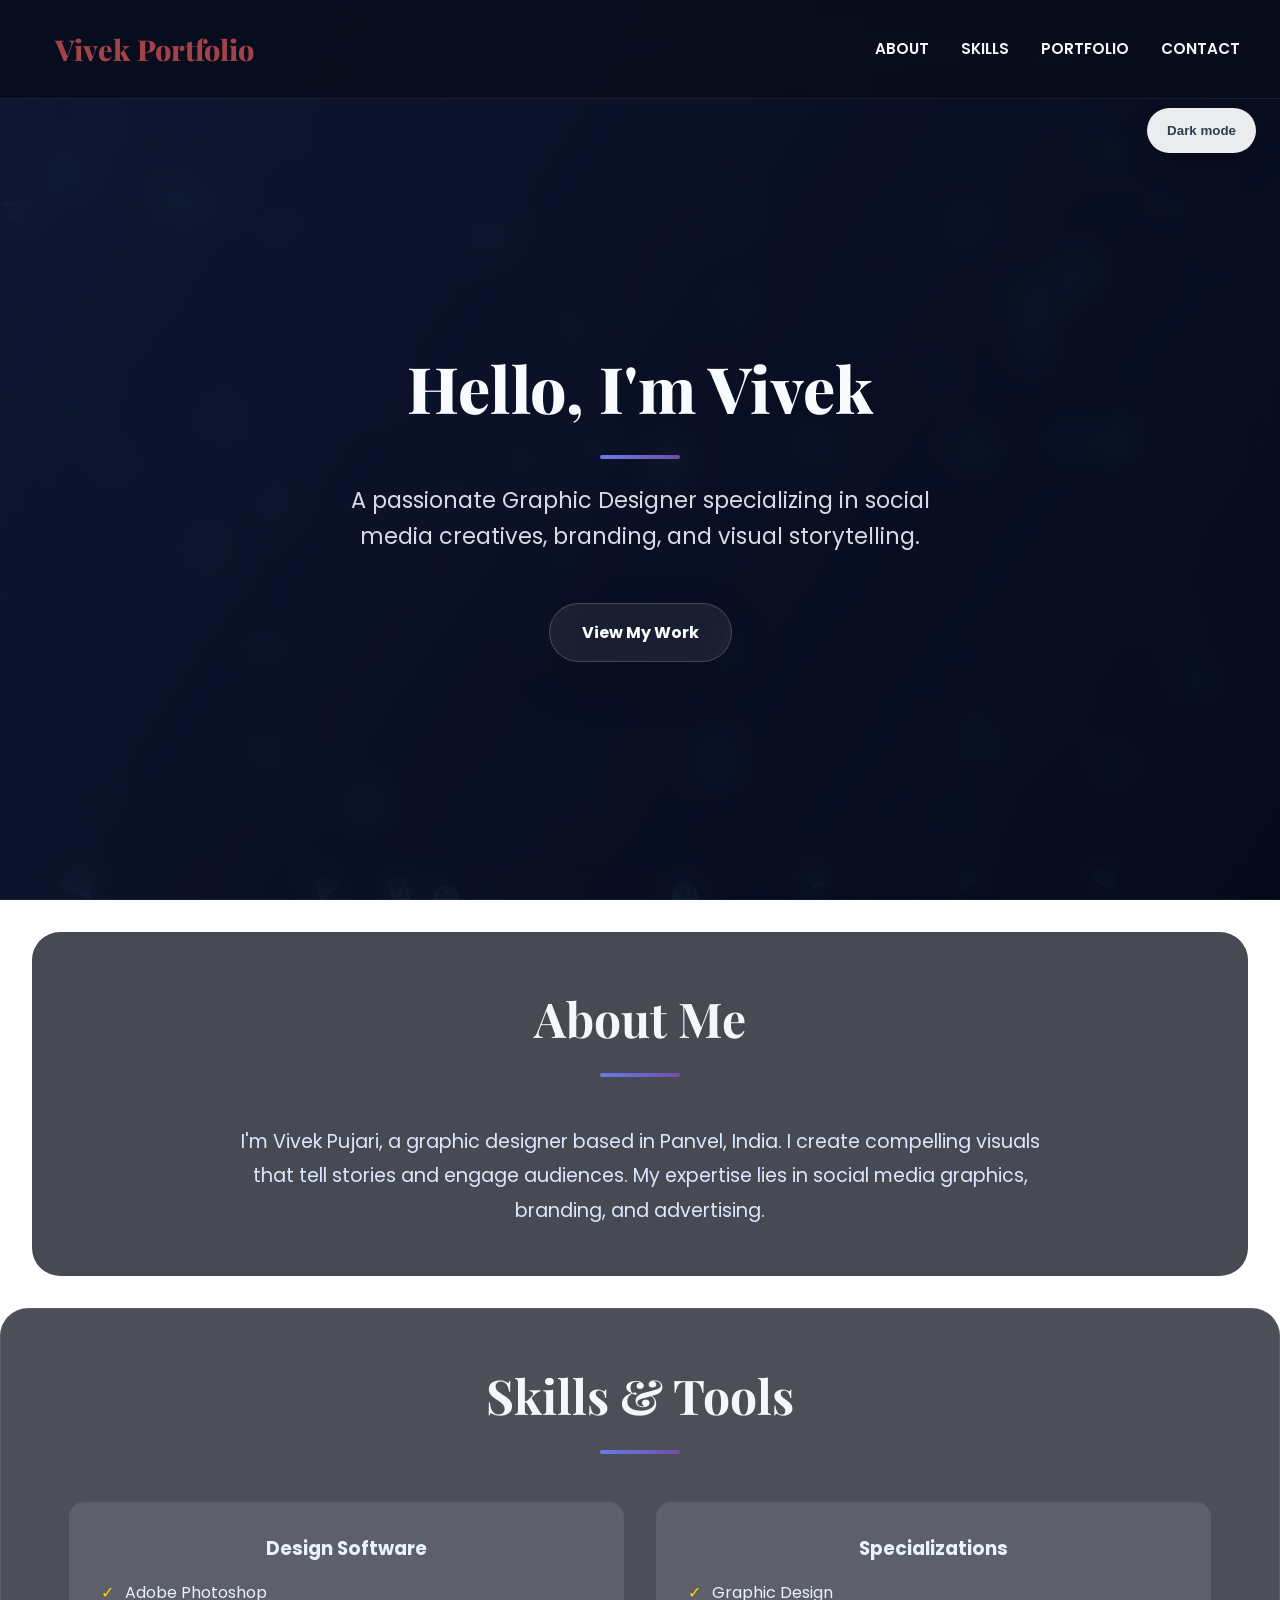
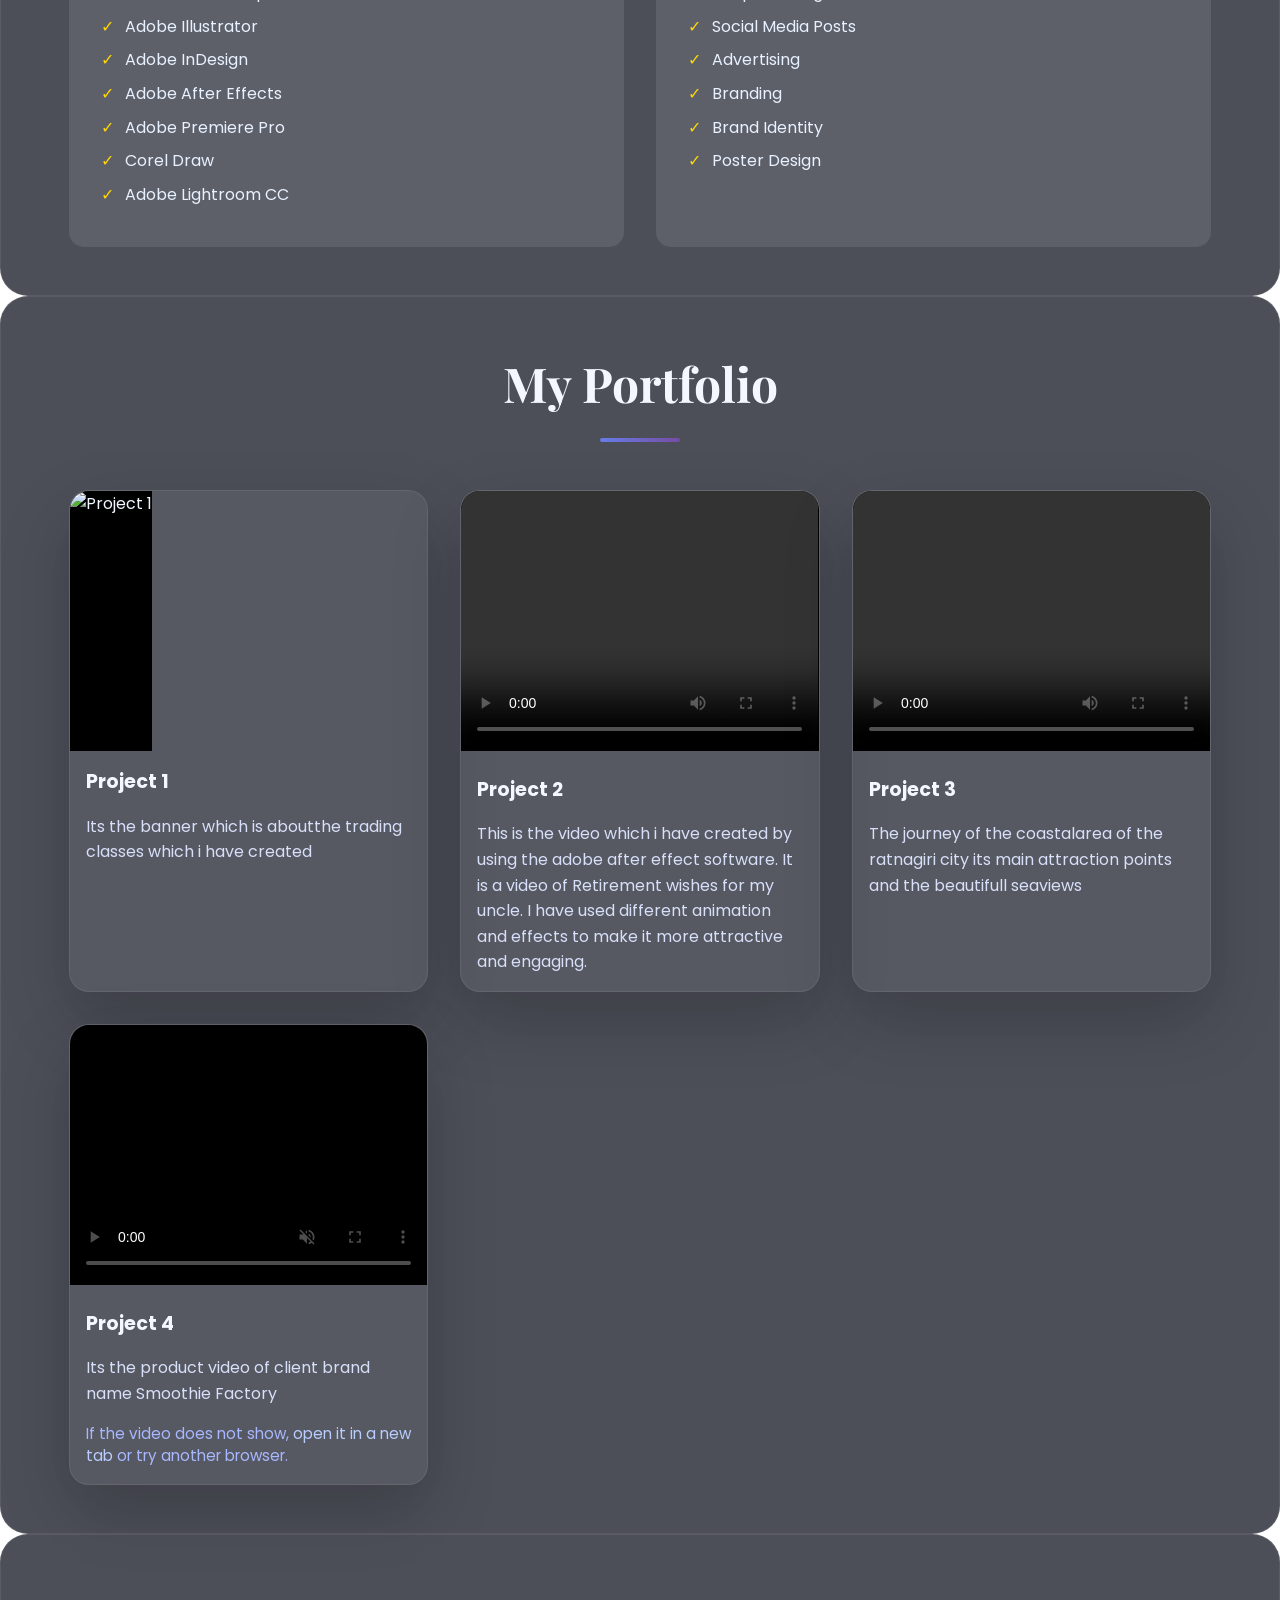
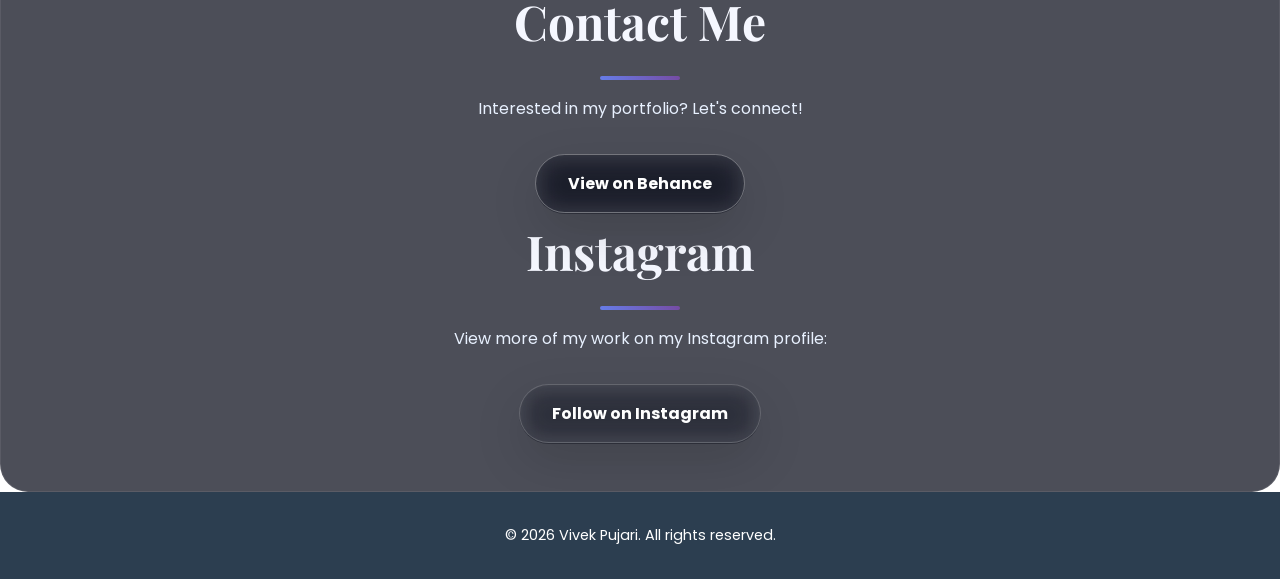
==== commit 6aceaab5: "Polish glass UI and improve background visibility with transparent blur buttons" ====
--- a/index.html
+++ b/index.html
@@ -31,7 +31,7 @@
         <div class="container">
             <h2>Hello, I'm Vivek</h2>
             <p>A passionate Graphic Designer specializing in social media creatives, branding, and visual storytelling.</p>
-            <a href="#portfolio" class="btn">View My Work</a>
+            <a href="#portfolio" class="btn blur">View My Work</a>
         </div>
     </section>
 
@@ -114,10 +114,10 @@
         <div class="container">
             <h2>Contact Me</h2>
             <p>Interested in my portfolio? Let's connect!</p>
-            <a href="https://www.behance.net/vivekpujari3" class="btn">View on Behance</a>
+            <a href="https://www.behance.net/vivekpujari3" class="btn transparent">View on Behance</a>
             <h2>Instagram</h2>
             <p>View more of my work on my Instagram profile:</p>
-            <a href="https://www.instagram.com/viveekx.11?utm_source=ig_web_button_share_sheet&igsh=ZDNlZDc0MzIxNw==" class="btn">Follow on Instagram</a>
+            <a href="https://www.instagram.com/viveekx.11?utm_source=ig_web_button_share_sheet&igsh=ZDNlZDc0MzIxNw==" class="btn blur">Follow on Instagram</a>
         </div>
     </section>
 
--- a/style.css
+++ b/style.css
@@ -12,19 +12,30 @@
     font-family: 'Poppins', sans-serif;
     line-height: 1.6;
     color: #f4f7ff;
-    background: radial-gradient(circle at top left, #2d3b75, #12162b 35%, #0d1221 100%);
     min-height: 100vh;
     overflow-x: hidden;
+    background: none;
 }
 
 #background-canvas {
     position: fixed;
     inset: 0;
-    z-index: -1;
+    z-index: 0;
     width: 100%;
     height: 100%;
     pointer-events: none;
-    opacity: 0.98;
+    opacity: 1;
+}
+
+header,
+section,
+footer,
+.project,
+.project-modal,
+.btn,
+.container {
+    position: relative;
+    z-index: 1;
 }
 
 .container {
@@ -35,11 +46,13 @@
 
 
 header {
-    background: rgba(255, 170, 170, 0.95);
+    background: rgba(8, 12, 26, 0.8);
+    backdrop-filter: blur(18px);
+    border-bottom: 1px solid rgba(255, 255, 255, 0.08);
     position: fixed;
     width: 100%;
     top: 0;
-    z-index: 1000;
+    z-index: 1100;
 }
 
 nav .container {
@@ -85,27 +98,29 @@
 
 .nav-menu li a {
     text-decoration: none;
-    color: #2c3e50;
-    font-weight: 500;
-    transition: all 0.3s ease;
+    color: #f5f7ff;
+    font-weight: 600;
+    transition: color 0.3s ease, transform 0.3s ease;
     text-transform: uppercase;
     font-size: 0.95rem;
 }
 
 .nav-menu li a:hover {
-    color: #667eea;
+    color: #8ab7ff;
     transform: translateY(-2px);
 }
 
 /* Hero */
 #hero {
-    background: linear-gradient(135deg, #f093fb, #f5576c);
+    background: rgba(6, 12, 32, 0.72);
     color: white;
-    padding: 200px 0 100px;
+    padding: 220px 0 120px;
     text-align: center;
     min-height: 100vh;
     display: flex;
     align-items: center;
+    border-bottom: 1px solid rgba(255, 255, 255, 0.06);
+    backdrop-filter: blur(18px);
 }
 
 #hero h2 {
@@ -113,6 +128,7 @@
     margin-bottom: 1.5rem;
     font-weight: 800;
     font-family: 'Playfair Display', serif;
+    color: #f8fbff;
 }
 
 #hero p {
@@ -121,22 +137,48 @@
     max-width: 600px;
     margin-left: auto;
     margin-right: auto;
+    color: rgba(245, 247, 255, 0.88);
 }
 
 .btn {
-    display: inline-block;
-    background: linear-gradient(45deg, #ff6b6b, #ffa500);
-    color: white;
+    display: inline-flex;
+    align-items: center;
+    justify-content: center;
+    background: rgba(255, 255, 255, 0.12);
+    border: 1px solid rgba(255, 255, 255, 0.22);
+    color: #fff;
     padding: 1rem 2rem;
     text-decoration: none;
-    border-radius: 50px;
-    font-weight: 600;
-    transition: all 0.3s ease;
+    border-radius: 999px;
+    font-weight: 700;
+    backdrop-filter: blur(14px);
+    box-shadow: 0 18px 50px rgba(0, 0, 0, 0.14);
+    transition: transform 0.3s ease, box-shadow 0.3s ease, background 0.3s ease, border-color 0.3s ease;
 }
 
 .btn:hover {
-    transform: translateY(-3px);
-    box-shadow: 0 8px 25px rgba(255, 107, 107, 0.4);
+    transform: translateY(-4px);
+    box-shadow: 0 24px 72px rgba(0, 0, 0, 0.2);
+    background: rgba(255, 255, 255, 0.18);
+    border-color: rgba(255, 255, 255, 0.28);
+}
+
+.btn.transparent {
+    background: transparent;
+    border-color: rgba(255, 255, 255, 0.32);
+}
+
+.btn.blur {
+    background: rgba(255, 255, 255, 0.08);
+    border-color: rgba(255, 255, 255, 0.18);
+}
+
+.glass-panel {
+    background: rgba(10, 14, 30, 0.66);
+    border: 1px solid rgba(255, 255, 255, 0.08);
+    box-shadow: 0 40px 120px rgba(0, 0, 0, 0.2);
+    backdrop-filter: blur(18px);
+    border-radius: 28px;
 }
 
 /* Sections */
@@ -148,7 +190,7 @@
     text-align: center;
     margin-bottom: 3rem;
     font-size: 3rem;
-    color: #2c3e50;
+    color: #f5f7ff;
     font-weight: 700;
     font-family: 'Playfair Display', serif;
 }
@@ -165,9 +207,9 @@
 
 
 #about {
-    background: rgba(255, 255, 255, 0.9);
+    background: rgba(7, 11, 24, 0.74);
     margin: 2rem;
-    border-radius: 20px;
+    border-radius: 28px;
     padding: 3rem;
 }
 
@@ -177,12 +219,16 @@
     margin: 0 auto;
     font-size: 1.2rem;
     line-height: 1.8;
+    color: #dce6ff;
 }
 
 #skills {
-    background: linear-gradient(135deg, #f093fb, #f5576c);
-    color: white;
+    background: rgba(7, 11, 24, 0.72);
+    color: #e8f1ff;
     padding: 3rem;
+    border: 1px solid rgba(255, 255, 255, 0.08);
+    border-radius: 28px;
+    backdrop-filter: blur(16px);
 }
 
 .skills-grid {
@@ -229,8 +275,11 @@
 
 /* Portfolio */
 #portfolio {
-    background: rgba(255, 255, 255, 0.95);
+    background: rgba(7, 11, 24, 0.72);
     padding: 3rem;
+    border: 1px solid rgba(255, 255, 255, 0.08);
+    border-radius: 28px;
+    backdrop-filter: blur(16px);
 }
 
 .portfolio-grid {
@@ -242,11 +291,12 @@
 }
 
 .project {
-    background: white;
-    border-radius: 15px;
+    background: rgba(255, 255, 255, 0.06);
+    border: 1px solid rgba(255, 255, 255, 0.08);
+    border-radius: 20px;
     overflow: hidden;
-    box-shadow: 0 5px 15px rgba(0,0,0,0.1);
-    transition: all 0.3s ease;
+    box-shadow: 0 28px 70px rgba(0,0,0,0.2);
+    transition: transform 0.3s ease, box-shadow 0.3s ease;
 }
 
 .project:hover {
@@ -282,19 +332,34 @@
 .project h3 {
     padding: 1rem;
     font-size: 1.2rem;
+    color: #f4f7ff;
 }
 
 .project p {
     padding: 0 1rem 1rem;
-    color: #666;
+    color: #d8dff8;
+}
+
+.project .video-fallback {
+    padding: 0 1rem 1rem;
+    font-size: 0.95rem;
+    line-height: 1.5;
+    color: #a8b8ff;
+}
+
+.project .video-fallback a {
+    color: #b9ceff;
 }
 
 /* Contact */
 #contact {
-    background: linear-gradient(135deg, #667eea, #764ba2);
-    color: white;
+    background: rgba(7, 11, 24, 0.72);
+    color: #e8f1ff;
     text-align: center;
     padding: 3rem;
+    border: 1px solid rgba(255, 255, 255, 0.08);
+    border-radius: 28px;
+    backdrop-filter: blur(16px);
 }
 
 #contact h2 {
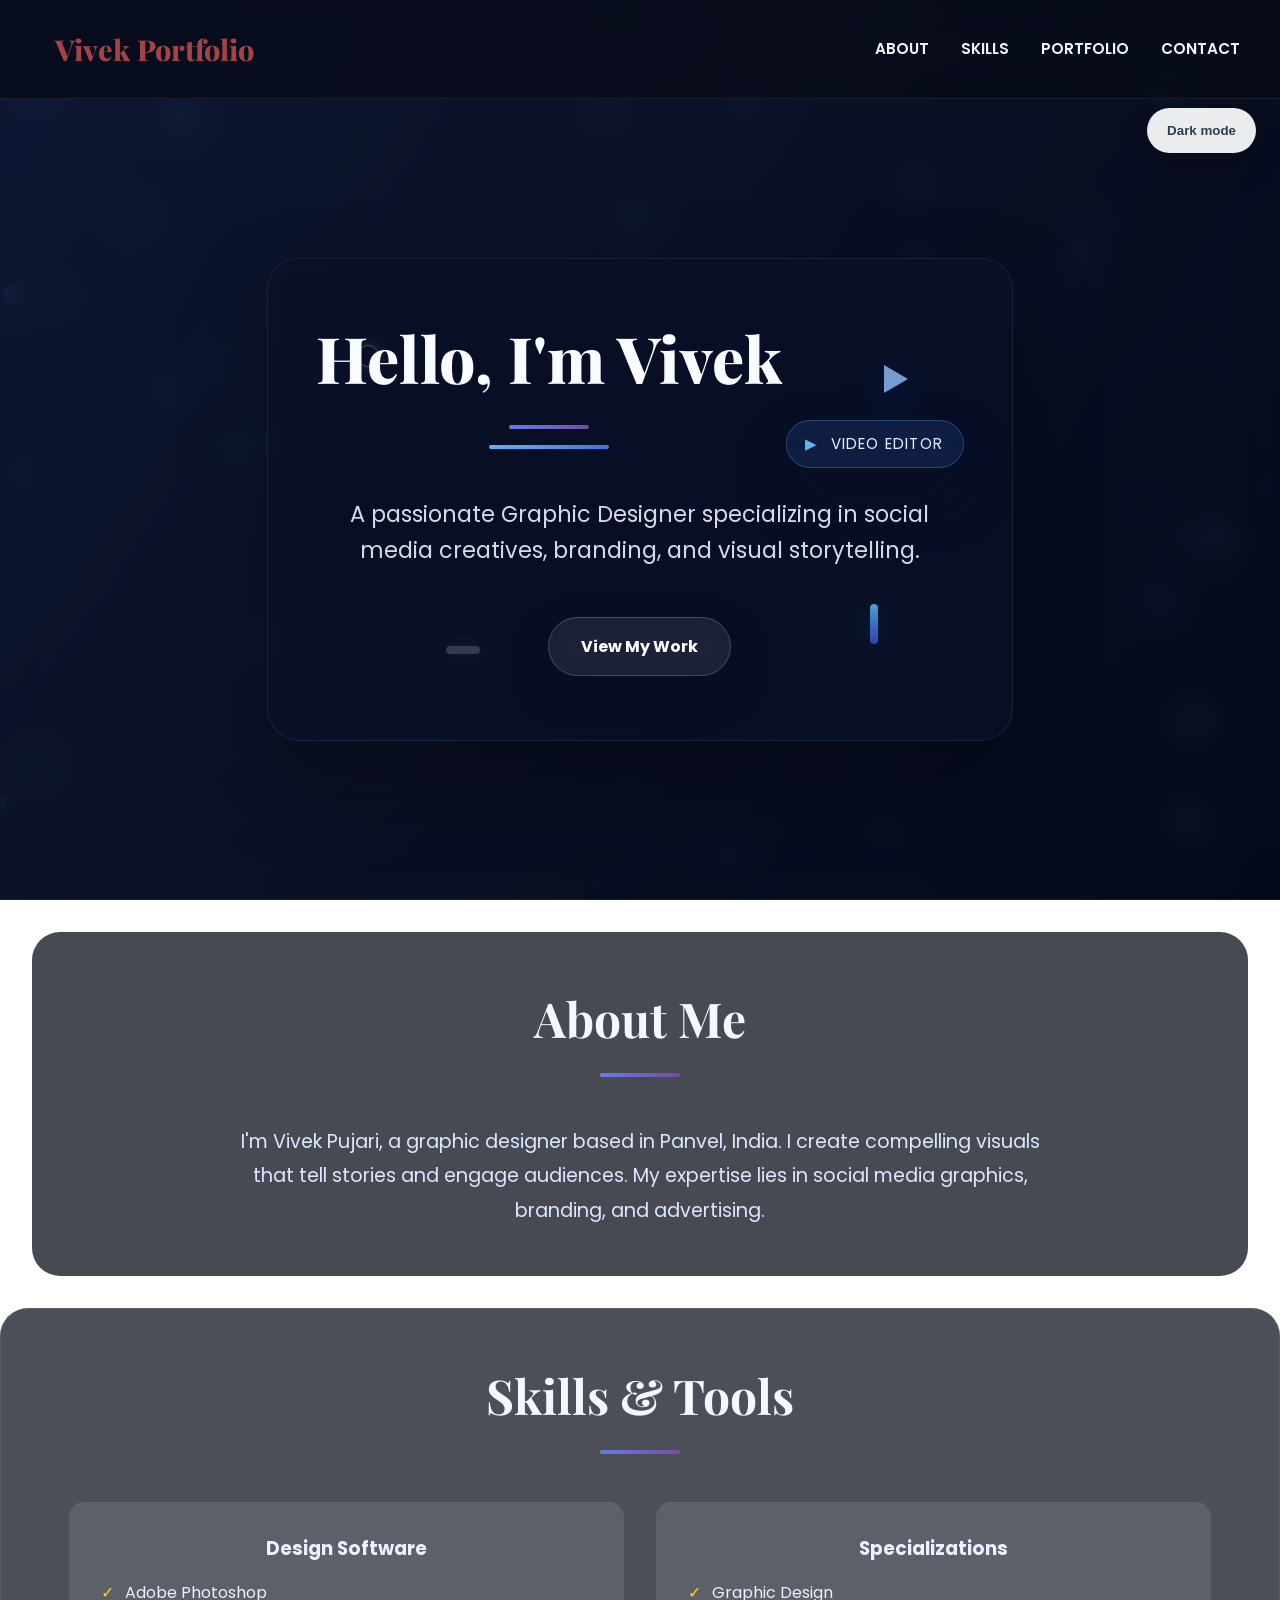
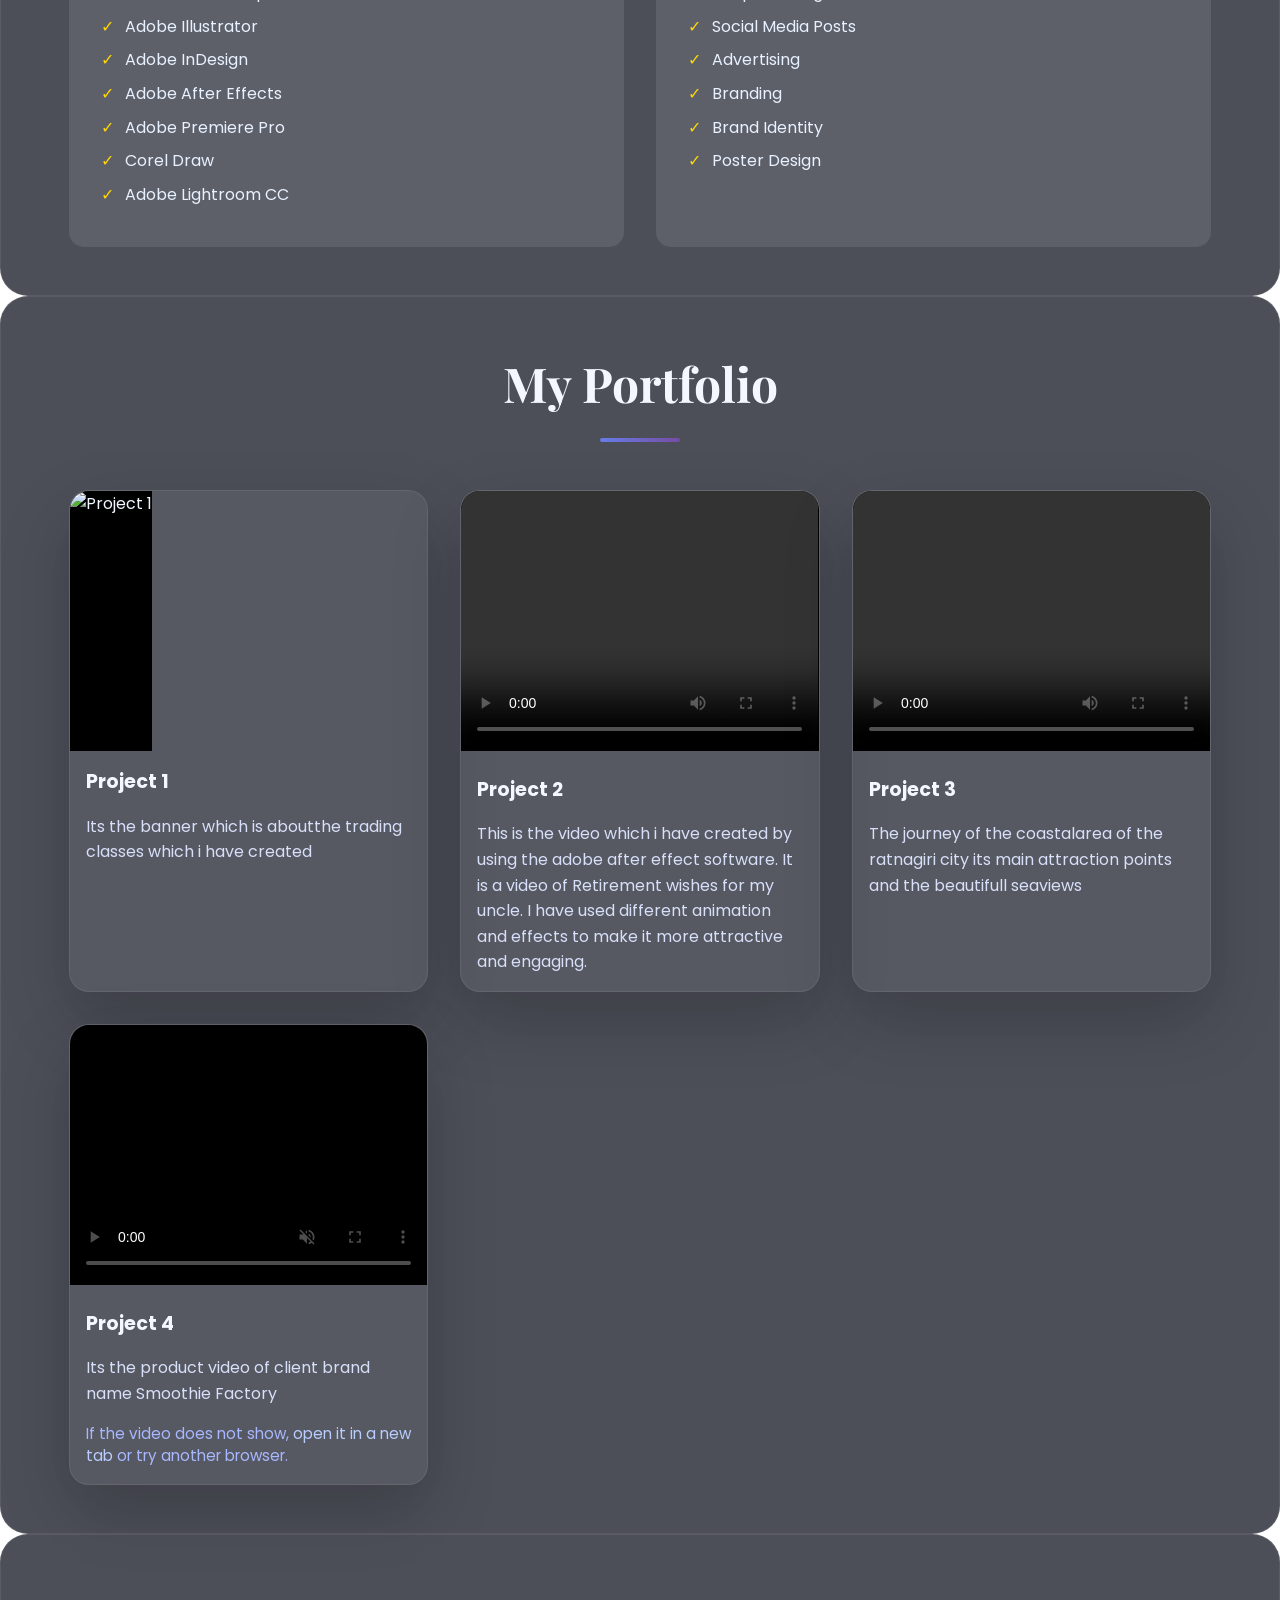
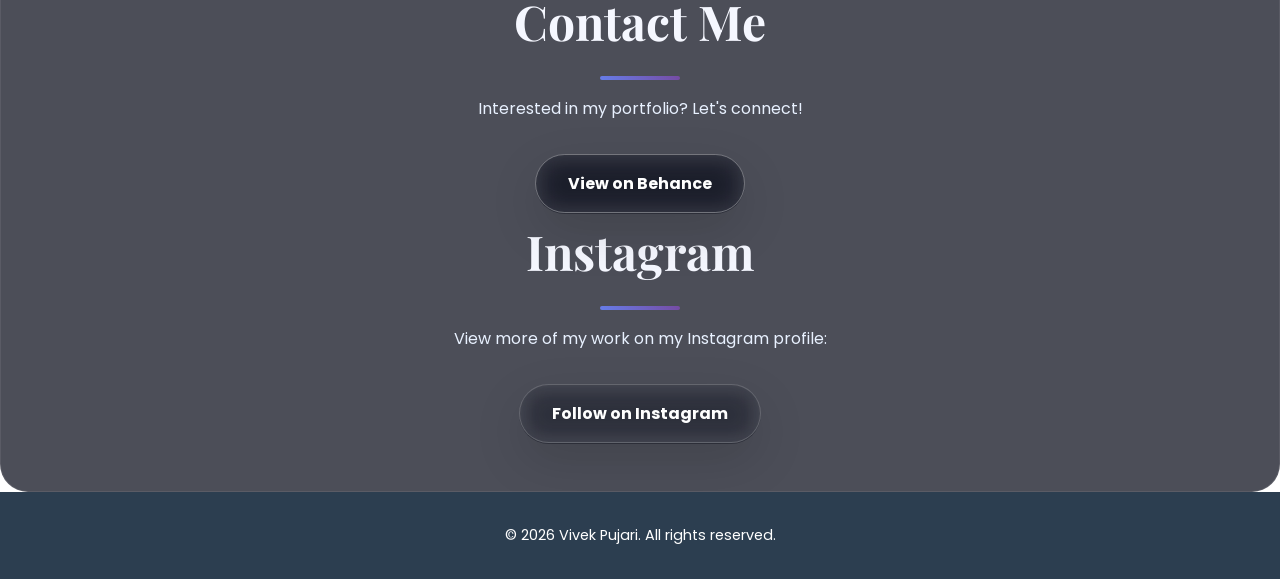
==== commit ce8b056d: "Add premium hero badge and animated underline polish" ====
--- a/index.html
+++ b/index.html
@@ -28,8 +28,18 @@
     </header>
 
     <section id="hero">
-        <div class="container">
-            <h2>Hello, I'm Vivek</h2>
+        <div class="container hero-panel">
+            <div class="hero-decor" aria-hidden="true">
+                <span class="hero-decor-item circle"></span>
+                <span class="hero-decor-item play"></span>
+                <span class="hero-decor-item bar"></span>
+                <span class="hero-decor-item wave"></span>
+            </div>
+            <div class="hero-heading-wrap">
+                <h2>Hello, I'm Vivek</h2>
+                <span class="hero-heading-underline"></span>
+            </div>
+            <div class="hero-badge">Video Editor</div>
             <p>A passionate Graphic Designer specializing in social media creatives, branding, and visual storytelling.</p>
             <a href="#portfolio" class="btn blur">View My Work</a>
         </div>
--- a/style.css
+++ b/style.css
@@ -123,12 +123,143 @@
     backdrop-filter: blur(18px);
 }
 
+.hero-panel {
+    position: relative;
+    display: inline-block;
+    max-width: 780px;
+    margin: 0 auto;
+    padding: 3rem 3rem 4rem;
+    background: rgba(12, 18, 42, 0.66);
+    border: 1px solid rgba(255, 255, 255, 0.08);
+    border-radius: 32px;
+    box-shadow: 0 40px 90px rgba(0, 0, 0, 0.25);
+    backdrop-filter: blur(20px);
+}
+
+.hero-decor {
+    position: absolute;
+    inset: 0;
+    pointer-events: none;
+}
+
+.hero-decor-item {
+    position: absolute;
+    opacity: 0.86;
+    animation: hero-float 6s ease-in-out infinite;
+}
+
+.hero-decor-item.circle {
+    left: 12%;
+    top: 18%;
+    width: 22px;
+    height: 22px;
+    border-radius: 50%;
+    border: 1px solid rgba(255, 255, 255, 0.32);
+    box-shadow: 0 0 18px rgba(255, 255, 255, 0.16);
+}
+
+.hero-decor-item.play {
+    right: 14%;
+    top: 22%;
+    width: 0;
+    height: 0;
+    border-left: 24px solid rgba(146, 196, 255, 0.92);
+    border-top: 14px solid transparent;
+    border-bottom: 14px solid transparent;
+    filter: drop-shadow(0 10px 18px rgba(41, 121, 255, 0.28));
+    animation-delay: 0.85s;
+}
+
+.hero-decor-item.bar {
+    left: 24%;
+    bottom: 18%;
+    width: 34px;
+    height: 8px;
+    border-radius: 999px;
+    background: rgba(255, 255, 255, 0.22);
+    box-shadow: 0 0 18px rgba(255, 255, 255, 0.12);
+    animation-delay: 0.45s;
+}
+
+.hero-decor-item.wave {
+    right: 18%;
+    bottom: 20%;
+    width: 8px;
+    height: 40px;
+    background: linear-gradient(180deg, rgba(96, 198, 255, 0.92), rgba(66, 88, 238, 0.8));
+    border-radius: 999px;
+    box-shadow: 0 0 24px rgba(96, 198, 255, 0.2);
+    animation-delay: 0.2s;
+}
+
+@keyframes hero-float {
+    0%, 100% {
+        transform: translateY(0) rotate(0deg);
+    }
+    50% {
+        transform: translateY(-10px) rotate(4deg);
+    }
+}
+
 #hero h2 {
     font-size: 4rem;
-    margin-bottom: 1.5rem;
+    margin-bottom: 0.9rem;
     font-weight: 800;
     font-family: 'Playfair Display', serif;
     color: #f8fbff;
+    position: relative;
+    z-index: 2;
+}
+
+.hero-heading-wrap {
+    position: relative;
+    display: inline-block;
+    margin-bottom: 1rem;
+}
+
+.hero-heading-underline {
+    display: block;
+    margin: 0.65rem auto 0;
+    width: 120px;
+    height: 4px;
+    border-radius: 999px;
+    background: linear-gradient(90deg, rgba(111,193,255,0.92), rgba(73,132,255,0.86));
+    position: relative;
+    overflow: hidden;
+}
+
+.hero-heading-underline::before {
+    content: '';
+    position: absolute;
+    inset: 0;
+    background: radial-gradient(circle, rgba(255,255,255,0.45) 0%, rgba(255,255,255,0.0) 55%);
+    transform: translateX(-100%);
+    animation: underline-glow 2.8s ease-in-out infinite;
+}
+
+.hero-badge {
+    display: inline-flex;
+    align-items: center;
+    justify-content: center;
+    padding: 0.7rem 1.25rem;
+    margin: 0 auto 1.8rem;
+    border-radius: 999px;
+    background: rgba(48, 102, 193, 0.18);
+    border: 1px solid rgba(111, 193, 255, 0.24);
+    color: #dceeff;
+    font-size: 0.95rem;
+    letter-spacing: 0.08em;
+    text-transform: uppercase;
+    box-shadow: 0 28px 60px rgba(7, 15, 35, 0.22);
+    backdrop-filter: blur(16px);
+    z-index: 2;
+}
+
+.hero-badge::before {
+    content: '\25B6';
+    margin-right: 0.65rem;
+    color: rgba(111, 193, 255, 0.92);
+    transform: translateX(-2px);
 }
 
 #hero p {
@@ -138,8 +269,19 @@
     margin-left: auto;
     margin-right: auto;
     color: rgba(245, 247, 255, 0.88);
-}
-
+    position: relative;
+    z-index: 2;
+}
+
+#hero .btn {
+    position: relative;
+    z-index: 2;
+}
+
+@keyframes underline-glow {
+    0%, 100% { transform: translateX(-100%); }
+    50% { transform: translateX(100%); }
+}
 .btn {
     display: inline-flex;
     align-items: center;
